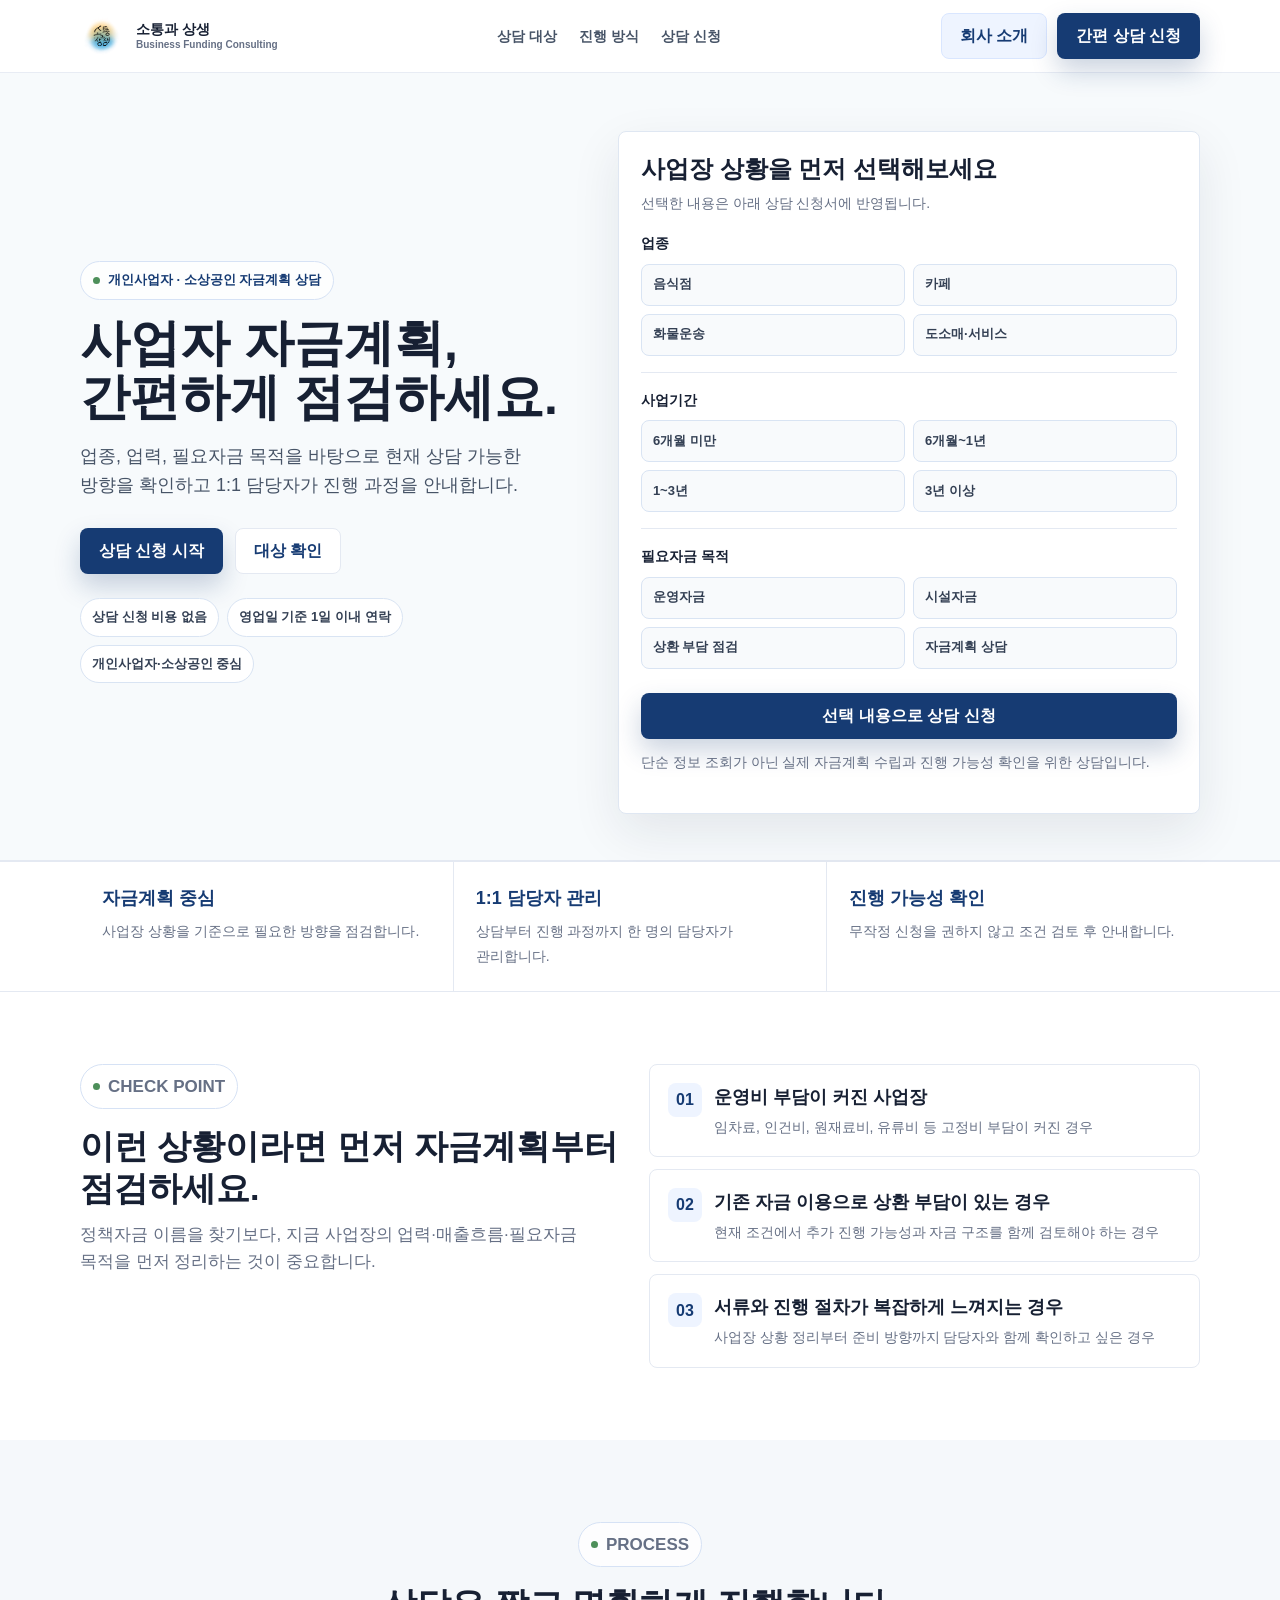
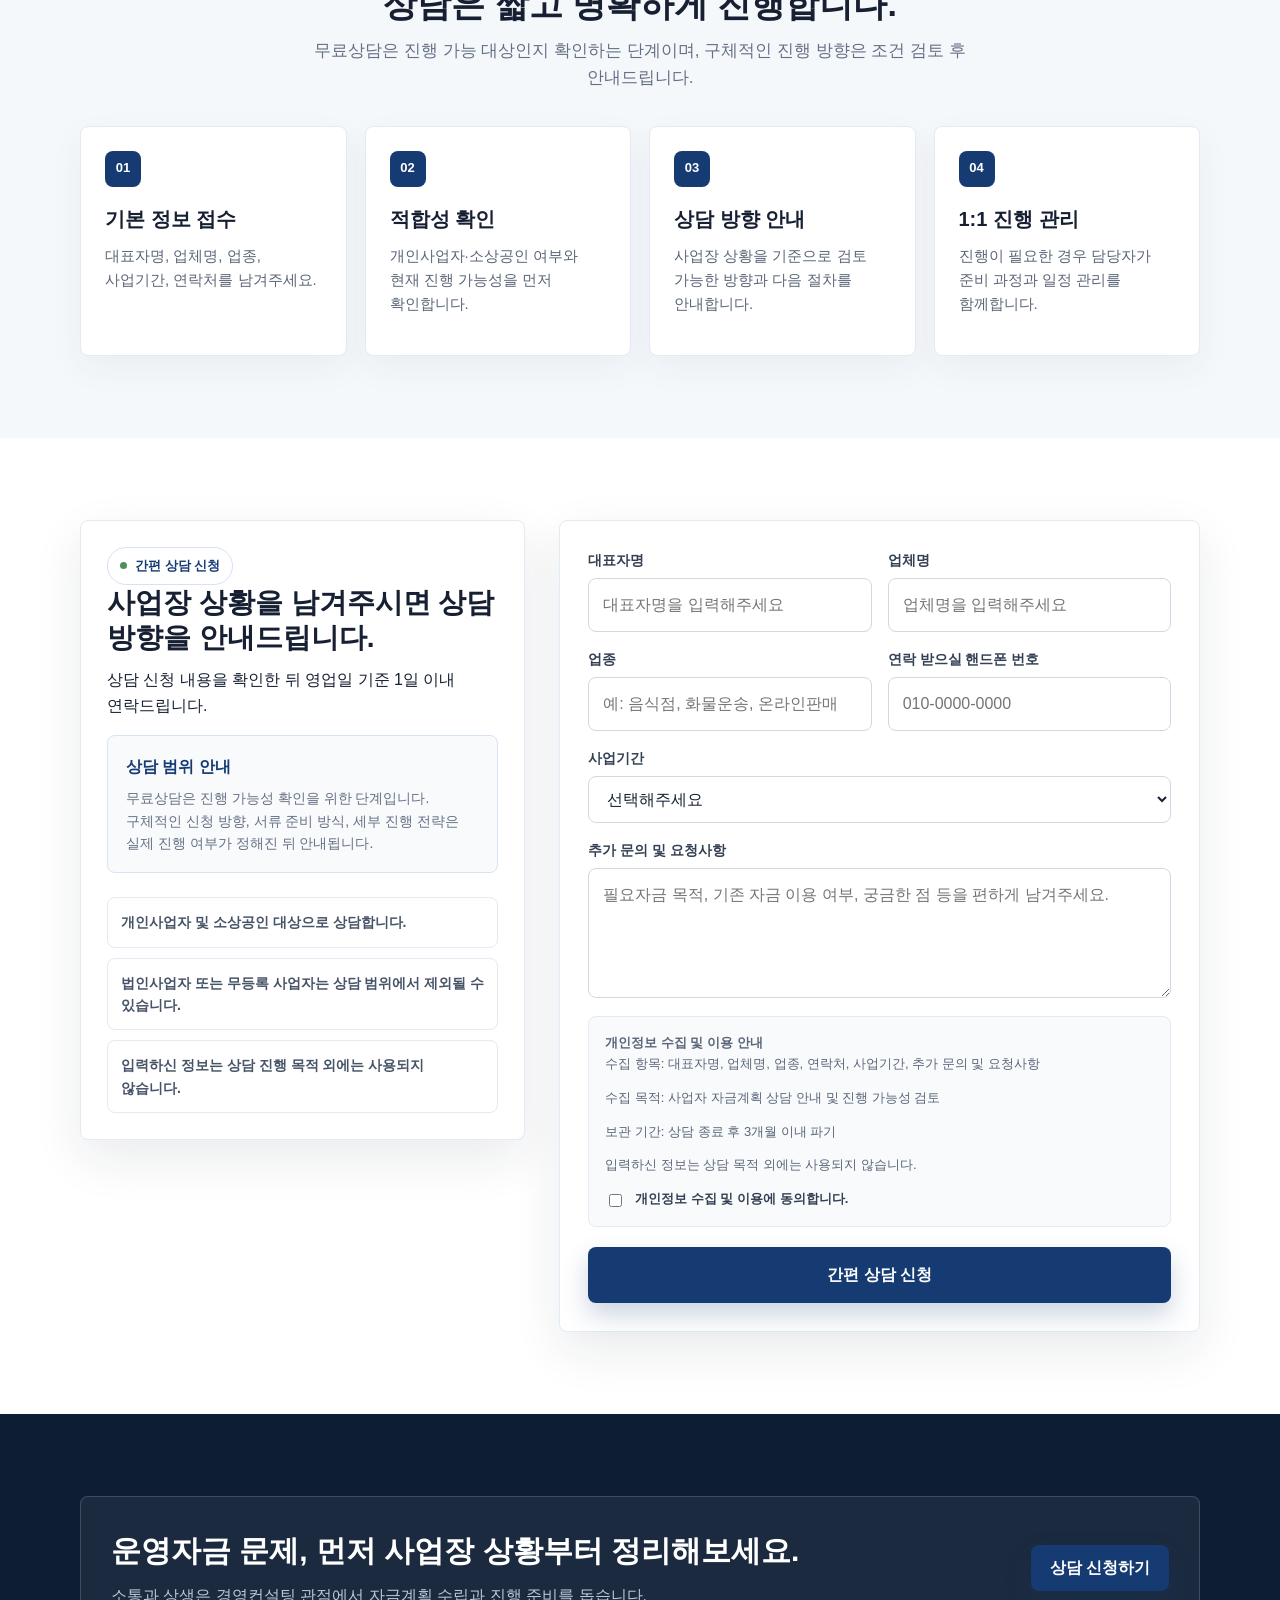
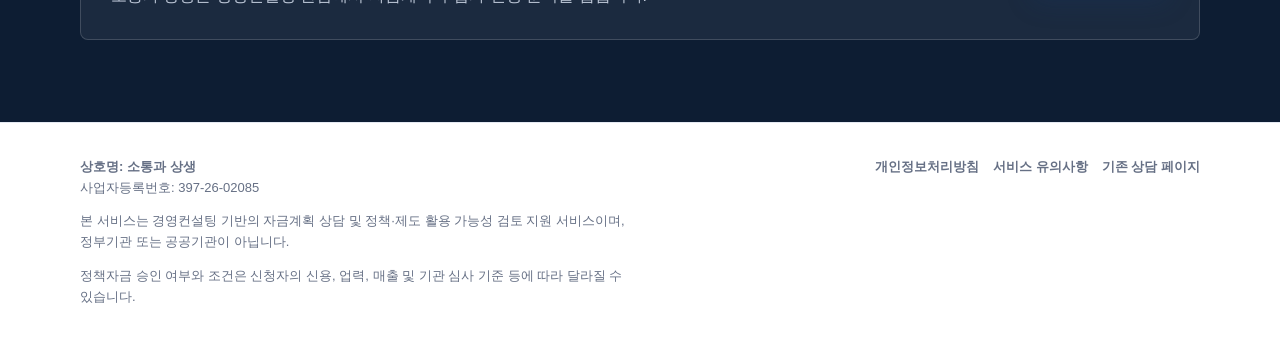
==== policy-funding-v2/index.html @ ff704c17 "Add diagnostic landing page variant" ====
<!doctype html>
<html lang="ko">
  <head>
    <!-- Google Tag Manager -->
    <script>(function(w,d,s,l,i){w[l]=w[l]||[];w[l].push({'gtm.start':
    new Date().getTime(),event:'gtm.js'});var f=d.getElementsByTagName(s)[0],
    j=d.createElement(s),dl=l!='dataLayer'?'&l='+l:'';j.async=true;j.src=
    'https://www.googletagmanager.com/gtm.js?id='+i+dl;f.parentNode.insertBefore(j,f);
    })(window,document,'script','dataLayer','GTM-PVXSDRXH');</script>
    <!-- End Google Tag Manager -->
    <meta charset="utf-8">
    <meta name="viewport" content="width=device-width, initial-scale=1">
    <meta name="robots" content="noindex, follow">
    <title>사업자 자금계획 간편 상담 | 소통과 상생</title>
    <meta name="description" content="개인사업자와 소상공인을 위한 사업장 자금계획 상담. 업종, 업력, 필요자금 목적을 기준으로 진행 가능 방향을 안내드립니다.">
    <link rel="icon" type="image/png" href="../assets/logo.png">
    <link rel="stylesheet" href="../assets/styles.css">
    <script defer src="../assets/site.js"></script>
  </head>
  <body data-variant="general" data-source="v2-diagnostic">
    <!-- Google Tag Manager (noscript) -->
    <noscript><iframe src="https://www.googletagmanager.com/ns.html?id=GTM-PVXSDRXH"
    height="0" width="0" style="display:none;visibility:hidden"></iframe></noscript>
    <!-- End Google Tag Manager (noscript) -->
    <header class="site-header">
      <div class="header-inner">
        <a class="brand" href="../">
          <img class="brand-mark" src="../assets/logo.png" alt="소통과 상생 로고">
          <span class="brand-text">
            <strong>소통과 상생</strong>
            <small>Business Funding Consulting</small>
          </span>
        </a>
        <nav class="nav-links" aria-label="주요 메뉴">
          <a href="#fit">상담 대상</a>
          <a href="#process">진행 방식</a>
          <a href="#consult">상담 신청</a>
        </nav>
        <div class="header-actions">
          <a class="btn btn-secondary" href="../">회사 소개</a>
          <a class="btn btn-primary" href="#consult">간편 상담 신청</a>
        </div>
      </div>
    </header>

    <main>
      <section class="diagnostic-hero">
        <div class="section-inner">
          <div>
            <span class="eyebrow">개인사업자 · 소상공인 자금계획 상담</span>
            <h1 class="diagnostic-title">사업자 자금계획, 간편하게 점검하세요.</h1>
            <p class="diagnostic-copy">업종, 업력, 필요자금 목적을 바탕으로 현재 상담 가능한 방향을 확인하고 1:1 담당자가 진행 과정을 안내합니다.</p>
            <div class="hero-actions">
              <a class="btn btn-primary" href="#consult">상담 신청 시작</a>
              <a class="btn btn-ghost" href="#fit">대상 확인</a>
            </div>
            <div class="diagnostic-proof">
              <span>상담 신청 비용 없음</span>
              <span>영업일 기준 1일 이내 연락</span>
              <span>개인사업자·소상공인 중심</span>
            </div>
          </div>

          <aside class="diagnostic-card" aria-label="사업장 자금계획 간편 점검">
            <h2>사업장 상황을 먼저 선택해보세요</h2>
            <p>선택한 내용은 아래 상담 신청서에 반영됩니다.</p>

            <div class="diagnostic-step">
              <strong>업종</strong>
              <div class="diagnostic-options">
                <button type="button" class="diagnostic-option" data-diagnosis-option data-group="industry" data-target="industry" data-value="음식점">음식점</button>
                <button type="button" class="diagnostic-option" data-diagnosis-option data-group="industry" data-target="industry" data-value="카페">카페</button>
                <button type="button" class="diagnostic-option" data-diagnosis-option data-group="industry" data-target="industry" data-value="화물운송">화물운송</button>
                <button type="button" class="diagnostic-option" data-diagnosis-option data-group="industry" data-target="industry" data-value="도소매·서비스">도소매·서비스</button>
              </div>
            </div>

            <div class="diagnostic-step">
              <strong>사업기간</strong>
              <div class="diagnostic-options">
                <button type="button" class="diagnostic-option" data-diagnosis-option data-group="age" data-target="businessAge" data-value="6개월 미만">6개월 미만</button>
                <button type="button" class="diagnostic-option" data-diagnosis-option data-group="age" data-target="businessAge" data-value="6개월 ~ 1년">6개월~1년</button>
                <button type="button" class="diagnostic-option" data-diagnosis-option data-group="age" data-target="businessAge" data-value="1~3년">1~3년</button>
                <button type="button" class="diagnostic-option" data-diagnosis-option data-group="age" data-target="businessAge" data-value="3년 이상">3년 이상</button>
              </div>
            </div>

            <div class="diagnostic-step">
              <strong>필요자금 목적</strong>
              <div class="diagnostic-options">
                <button type="button" class="diagnostic-option" data-diagnosis-option data-group="purpose" data-target="message" data-label="필요자금 목적" data-value="운영자금">운영자금</button>
                <button type="button" class="diagnostic-option" data-diagnosis-option data-group="purpose" data-target="message" data-label="필요자금 목적" data-value="시설자금">시설자금</button>
                <button type="button" class="diagnostic-option" data-diagnosis-option data-group="purpose" data-target="message" data-label="필요자금 목적" data-value="상환 부담 점검">상환 부담 점검</button>
                <button type="button" class="diagnostic-option" data-diagnosis-option data-group="purpose" data-target="message" data-label="필요자금 목적" data-value="자금계획 상담">자금계획 상담</button>
              </div>
            </div>

            <a class="btn btn-primary" href="#consult">선택 내용으로 상담 신청</a>
            <p class="diagnostic-card-note">단순 정보 조회가 아닌 실제 자금계획 수립과 진행 가능성 확인을 위한 상담입니다.</p>
          </aside>
        </div>
      </section>

      <section class="diagnostic-strip" aria-label="상담 요약">
        <div class="section-inner">
          <div class="strip-item"><strong>자금계획 중심</strong><span>사업장 상황을 기준으로 필요한 방향을 점검합니다.</span></div>
          <div class="strip-item"><strong>1:1 담당자 관리</strong><span>상담부터 진행 과정까지 한 명의 담당자가 관리합니다.</span></div>
          <div class="strip-item"><strong>진행 가능성 확인</strong><span>무작정 신청을 권하지 않고 조건 검토 후 안내합니다.</span></div>
        </div>
      </section>

      <section id="fit" class="diagnostic-section">
        <div class="section-inner">
          <div class="grid-2">
            <div class="section-heading">
              <p class="eyebrow">CHECK POINT</p>
              <h2>이런 상황이라면 먼저 자금계획부터 점검하세요.</h2>
              <p>정책자금 이름을 찾기보다, 지금 사업장의 업력·매출흐름·필요자금 목적을 먼저 정리하는 것이 중요합니다.</p>
            </div>
            <div class="fit-list">
              <article class="fit-item"><span>01</span><div><h3>운영비 부담이 커진 사업장</h3><p>임차료, 인건비, 원재료비, 유류비 등 고정비 부담이 커진 경우</p></div></article>
              <article class="fit-item"><span>02</span><div><h3>기존 자금 이용으로 상환 부담이 있는 경우</h3><p>현재 조건에서 추가 진행 가능성과 자금 구조를 함께 검토해야 하는 경우</p></div></article>
              <article class="fit-item"><span>03</span><div><h3>서류와 진행 절차가 복잡하게 느껴지는 경우</h3><p>사업장 상황 정리부터 준비 방향까지 담당자와 함께 확인하고 싶은 경우</p></div></article>
            </div>
          </div>
        </div>
      </section>

      <section id="process" class="section section-muted">
        <div class="section-inner">
          <div class="section-heading center">
            <p class="eyebrow">PROCESS</p>
            <h2>상담은 짧고 명확하게 진행합니다.</h2>
            <p>무료상담은 진행 가능 대상인지 확인하는 단계이며, 구체적인 진행 방향은 조건 검토 후 안내드립니다.</p>
          </div>
          <div class="grid-4">
            <article class="card"><span class="number">01</span><h3>기본 정보 접수</h3><p>대표자명, 업체명, 업종, 사업기간, 연락처를 남겨주세요.</p></article>
            <article class="card"><span class="number">02</span><h3>적합성 확인</h3><p>개인사업자·소상공인 여부와 현재 진행 가능성을 먼저 확인합니다.</p></article>
            <article class="card"><span class="number">03</span><h3>상담 방향 안내</h3><p>사업장 상황을 기준으로 검토 가능한 방향과 다음 절차를 안내합니다.</p></article>
            <article class="card"><span class="number">04</span><h3>1:1 진행 관리</h3><p>진행이 필요한 경우 담당자가 준비 과정과 일정 관리를 함께합니다.</p></article>
          </div>
        </div>
      </section>

      <section id="consult" class="section">
        <div class="section-inner">
          <div class="form-wrap">
            <aside class="form-aside">
              <span class="eyebrow">간편 상담 신청</span>
              <h2>사업장 상황을 남겨주시면 상담 방향을 안내드립니다.</h2>
              <p>상담 신청 내용을 확인한 뒤 영업일 기준 1일 이내 연락드립니다.</p>
              <div class="diagnostic-form-intro">
                <strong>상담 범위 안내</strong>
                <p>무료상담은 진행 가능성 확인을 위한 단계입니다. 구체적인 신청 방향, 서류 준비 방식, 세부 진행 전략은 실제 진행 여부가 정해진 뒤 안내됩니다.</p>
              </div>
              <div class="call-rules">
                <div>개인사업자 및 소상공인 대상으로 상담합니다.</div>
                <div>법인사업자 또는 무등록 사업자는 상담 범위에서 제외될 수 있습니다.</div>
                <div>입력하신 정보는 상담 진행 목적 외에는 사용되지 않습니다.</div>
              </div>
            </aside>
            <form class="lead-form" data-lead-form>
              <input type="hidden" name="source" value="v2-diagnostic">
              <div class="form-grid">
                <div class="field"><label for="representativeName">대표자명</label><input id="representativeName" name="representativeName" required autocomplete="name" placeholder="대표자명을 입력해주세요"></div>
                <div class="field"><label for="companyName">업체명</label><input id="companyName" name="companyName" required placeholder="업체명을 입력해주세요"></div>
                <div class="field"><label for="industry">업종</label><input id="industry" name="industry" required placeholder="예: 음식점, 화물운송, 온라인판매"></div>
                <div class="field"><label for="phone">연락 받으실 핸드폰 번호</label><input id="phone" name="phone" required inputmode="tel" autocomplete="tel" placeholder="010-0000-0000"></div>
                <div class="field full"><label for="businessAge">사업기간</label><select id="businessAge" name="businessAge" required><option value="">선택해주세요</option><option>6개월 미만</option><option>6개월 ~ 1년</option><option>1~3년</option><option>3년 이상</option></select></div>
                <div class="field full"><label for="message">추가 문의 및 요청사항</label><textarea id="message" name="message" placeholder="필요자금 목적, 기존 자금 이용 여부, 궁금한 점 등을 편하게 남겨주세요."></textarea></div>
              </div>
              <div class="consent-box">
                <strong>개인정보 수집 및 이용 안내</strong>
                <p>수집 항목: 대표자명, 업체명, 업종, 연락처, 사업기간, 추가 문의 및 요청사항</p>
                <p>수집 목적: 사업자 자금계획 상담 안내 및 진행 가능성 검토</p>
                <p>보관 기간: 상담 종료 후 3개월 이내 파기</p>
                <p>입력하신 정보는 상담 목적 외에는 사용되지 않습니다.</p>
                <label class="check-row"><input type="checkbox" name="privacyConsent"> 개인정보 수집 및 이용에 동의합니다.</label>
              </div>
              <p class="form-error" data-form-error></p>
              <div class="form-actions"><button class="btn btn-primary" type="submit">간편 상담 신청</button></div>
            </form>
          </div>
        </div>
      </section>

      <section class="section section-dark">
        <div class="section-inner">
          <div class="cta-band">
            <div>
              <h2>운영자금 문제, 먼저 사업장 상황부터 정리해보세요.</h2>
              <p>소통과 상생은 경영컨설팅 관점에서 자금계획 수립과 진행 준비를 돕습니다.</p>
            </div>
            <a class="btn btn-primary" href="#consult">상담 신청하기</a>
          </div>
        </div>
      </section>
    </main>

    <div class="floating-cta"><a class="btn btn-primary" href="#consult">상담 신청</a></div>
    <footer class="site-footer">
      <div class="footer-inner">
        <div class="footer-grid">
          <div>
            <strong>상호명: 소통과 상생</strong>
            <p>사업자등록번호: 397-26-02085</p>
            <p>본 서비스는 경영컨설팅 기반의 자금계획 상담 및 정책·제도 활용 가능성 검토 지원 서비스이며, 정부기관 또는 공공기관이 아닙니다.</p>
            <p>정책자금 승인 여부와 조건은 신청자의 신용, 업력, 매출 및 기관 심사 기준 등에 따라 달라질 수 있습니다.</p>
          </div>
          <div class="footer-links">
            <a href="../privacy/">개인정보처리방침</a>
            <a href="../terms/">서비스 유의사항</a>
            <a href="../policy-funding/">기존 상담 페이지</a>
          </div>
        </div>
      </div>
    </footer>
  </body>
</html>
---- assets/styles.css ----
:root {
  --ink: #172033;
  --muted: #667085;
  --line: #e4e9f2;
  --soft: #f5f8fb;
  --white: #ffffff;
  --navy: #163b73;
  --navy-dark: #0c2447;
  --green: #4d8f5a;
  --gold: #b9822f;
  --danger: #9b2c2c;
  --shadow: 0 18px 50px rgba(23, 32, 51, 0.09);
  --radius: 8px;
}

* {
  box-sizing: border-box;
}

html {
  scroll-behavior: smooth;
}

body {
  margin: 0;
  color: var(--ink);
  background: var(--white);
  font-family: -apple-system, BlinkMacSystemFont, "Apple SD Gothic Neo", "Noto Sans KR", "Segoe UI", sans-serif;
  line-height: 1.6;
  word-break: keep-all;
}

a {
  color: inherit;
  text-decoration: none;
}

button,
input,
select,
textarea {
  font: inherit;
}

img {
  display: block;
  max-width: 100%;
}

.site-header {
  position: sticky;
  top: 0;
  z-index: 20;
  border-bottom: 1px solid rgba(228, 233, 242, 0.85);
  background: rgba(255, 255, 255, 0.94);
  backdrop-filter: blur(14px);
}

.header-inner,
.section-inner {
  width: min(1120px, calc(100% - 40px));
  margin: 0 auto;
}

.header-inner {
  display: flex;
  align-items: center;
  justify-content: space-between;
  gap: 24px;
  min-height: 72px;
}

.brand {
  display: inline-flex;
  align-items: center;
  gap: 12px;
  min-width: 178px;
}

.brand img {
  width: 156px;
  height: auto;
}

.brand .brand-mark {
  width: 44px;
  height: 44px;
  object-fit: contain;
}

.brand-text {
  display: grid;
  gap: 2px;
  line-height: 1.1;
}

.brand-text strong {
  color: var(--ink);
  font-size: 14px;
  font-weight: 900;
}

.brand-text small {
  color: var(--muted);
  font-size: 10px;
  font-weight: 700;
}

.nav-links {
  display: flex;
  align-items: center;
  gap: 22px;
  color: #475467;
  font-size: 14px;
  font-weight: 700;
}

.nav-links a:hover {
  color: var(--navy);
}

.header-actions {
  display: flex;
  align-items: center;
  gap: 10px;
}

.btn {
  display: inline-flex;
  align-items: center;
  justify-content: center;
  min-height: 46px;
  border: 1px solid transparent;
  border-radius: var(--radius);
  padding: 0 18px;
  cursor: pointer;
  font-weight: 800;
  transition: transform 0.16s ease, box-shadow 0.16s ease, background 0.16s ease;
}

.btn:hover {
  transform: translateY(-1px);
}

.btn-primary {
  color: var(--white);
  background: var(--navy);
  box-shadow: 0 12px 26px rgba(22, 59, 115, 0.22);
}

.btn-primary:hover {
  background: var(--navy-dark);
}

.btn-secondary {
  color: var(--navy);
  background: #eef4ff;
  border-color: #d9e6ff;
}

.btn-ghost {
  color: var(--navy);
  background: var(--white);
  border-color: var(--line);
}

.hero {
  background:
    linear-gradient(120deg, rgba(245, 248, 251, 0.96), rgba(255, 255, 255, 0.82)),
    radial-gradient(circle at 85% 12%, rgba(77, 143, 90, 0.14), transparent 30%),
    radial-gradient(circle at 8% 16%, rgba(22, 59, 115, 0.12), transparent 26%);
  border-bottom: 1px solid var(--line);
}

.hero .section-inner {
  display: grid;
  grid-template-columns: minmax(0, 1.02fr) minmax(320px, 0.98fr);
  gap: 52px;
  align-items: center;
  padding: 78px 0 62px;
}

.eyebrow {
  display: inline-flex;
  align-items: center;
  gap: 8px;
  border: 1px solid #d6e2f5;
  border-radius: 999px;
  background: rgba(255, 255, 255, 0.8);
  color: var(--navy);
  padding: 8px 12px;
  font-size: 13px;
  font-weight: 900;
}

.eyebrow::before {
  content: "";
  width: 7px;
  height: 7px;
  border-radius: 999px;
  background: var(--green);
}

h1,
h2,
h3,
p {
  margin-top: 0;
}

h1 {
  max-width: 680px;
  margin-bottom: 22px;
  font-size: 54px;
  line-height: 1.08;
  letter-spacing: 0;
}

.hero-copy {
  max-width: 650px;
  margin-bottom: 16px;
  color: #475467;
  font-size: 19px;
}

.hero-note {
  max-width: 640px;
  color: #667085;
  font-size: 14px;
}

.hero-actions {
  display: flex;
  flex-wrap: wrap;
  gap: 12px;
  margin-top: 28px;
}

.proof-row {
  display: grid;
  grid-template-columns: repeat(3, minmax(0, 1fr));
  gap: 12px;
  margin-top: 32px;
  max-width: 640px;
}

.proof-item {
  border: 1px solid var(--line);
  border-radius: var(--radius);
  background: rgba(255, 255, 255, 0.82);
  padding: 16px;
}

.proof-item strong {
  display: block;
  color: var(--navy);
  font-size: 24px;
  line-height: 1.1;
}

.proof-item span {
  display: block;
  margin-top: 5px;
  color: var(--muted);
  font-size: 13px;
  font-weight: 700;
}

.visual-panel {
  border: 1px solid rgba(214, 226, 245, 0.9);
  border-radius: 14px;
  background: #ffffff;
  box-shadow: var(--shadow);
  overflow: hidden;
}

.panel-top {
  display: flex;
  align-items: center;
  justify-content: space-between;
  gap: 16px;
  padding: 20px 22px;
  background: #f8fafc;
  border-bottom: 1px solid var(--line);
}

.status-pill {
  border-radius: 999px;
  background: #eaf5ed;
  color: #24613a;
  padding: 6px 10px;
  font-size: 12px;
  font-weight: 900;
}

.panel-body {
  padding: 22px;
}

.funding-card {
  display: grid;
  gap: 14px;
}

.mini-row {
  display: grid;
  grid-template-columns: 112px 1fr;
  gap: 14px;
  align-items: center;
  border: 1px solid #edf1f6;
  border-radius: var(--radius);
  padding: 14px;
}

.mini-label {
  color: var(--muted);
  font-size: 13px;
  font-weight: 800;
}

.diagnostic-hero {
  border-bottom: 1px solid var(--line);
  background: #f7fafc;
}

.diagnostic-hero .section-inner {
  display: grid;
  grid-template-columns: minmax(0, 0.92fr) minmax(340px, 1.08fr);
  gap: 42px;
  align-items: center;
  padding: 58px 0 46px;
}

.diagnostic-title {
  margin: 16px 0 18px;
  font-size: 50px;
  line-height: 1.08;
}

.diagnostic-copy {
  max-width: 620px;
  color: #475467;
  font-size: 18px;
}

.diagnostic-proof {
  display: flex;
  flex-wrap: wrap;
  gap: 8px;
  margin-top: 24px;
}

.diagnostic-proof span {
  border: 1px solid #d9e4f3;
  border-radius: 999px;
  background: #ffffff;
  color: #344054;
  padding: 8px 11px;
  font-size: 13px;
  font-weight: 900;
}

.diagnostic-card {
  border: 1px solid #dfe7f2;
  border-radius: var(--radius);
  background: #ffffff;
  padding: 22px;
  box-shadow: var(--shadow);
}

.diagnostic-card h2 {
  margin-bottom: 8px;
  font-size: 24px;
  line-height: 1.25;
}

.diagnostic-card > p {
  margin-bottom: 18px;
  color: var(--muted);
  font-size: 14px;
}

.diagnostic-step {
  display: grid;
  gap: 9px;
  padding: 16px 0;
  border-top: 1px solid var(--line);
}

.diagnostic-step:first-of-type {
  border-top: 0;
  padding-top: 0;
}

.diagnostic-step strong {
  font-size: 14px;
}

.diagnostic-options {
  display: grid;
  grid-template-columns: repeat(2, minmax(0, 1fr));
  gap: 8px;
}

.diagnostic-option {
  min-height: 42px;
  border: 1px solid #d9e4f3;
  border-radius: var(--radius);
  background: #f8fafc;
  color: #344054;
  padding: 0 11px;
  cursor: pointer;
  font-size: 13px;
  font-weight: 900;
  text-align: left;
}

.diagnostic-option:hover,
.diagnostic-option.is-selected {
  border-color: #9fbbe7;
  background: #eef4ff;
  color: var(--navy);
}

.diagnostic-card .btn {
  width: 100%;
  margin-top: 8px;
}

.diagnostic-card-note {
  margin: 12px 0 0;
  color: #667085;
  font-size: 12px;
}

.diagnostic-strip {
  border-top: 1px solid var(--line);
  border-bottom: 1px solid var(--line);
  background: #ffffff;
}

.diagnostic-strip .section-inner {
  display: grid;
  grid-template-columns: repeat(3, minmax(0, 1fr));
  gap: 1px;
  background: var(--line);
}

.strip-item {
  background: #ffffff;
  padding: 22px;
}

.strip-item strong {
  display: block;
  margin-bottom: 5px;
  color: var(--navy);
  font-size: 18px;
}

.strip-item span {
  color: var(--muted);
  font-size: 14px;
}

.diagnostic-section {
  padding: 72px 0;
}

.fit-list {
  display: grid;
  gap: 12px;
}

.fit-item {
  display: grid;
  grid-template-columns: 34px 1fr;
  gap: 12px;
  align-items: start;
  border: 1px solid var(--line);
  border-radius: var(--radius);
  background: #ffffff;
  padding: 18px;
}

.fit-item span {
  display: inline-flex;
  align-items: center;
  justify-content: center;
  width: 34px;
  height: 34px;
  border-radius: var(--radius);
  background: #eef4ff;
  color: var(--navy);
  font-weight: 900;
}

.fit-item h3 {
  margin-bottom: 4px;
  font-size: 18px;
}

.fit-item p {
  margin: 0;
  color: var(--muted);
  font-size: 14px;
}

.diagnostic-form-intro {
  border: 1px solid #d9e4f3;
  border-radius: var(--radius);
  background: #f8fafc;
  padding: 18px;
}

.diagnostic-form-intro strong {
  display: block;
  margin-bottom: 8px;
  color: var(--navy);
}

.diagnostic-form-intro p {
  margin-bottom: 0;
  color: var(--muted);
  font-size: 14px;
}

.progress {
  height: 10px;
  border-radius: 999px;
  background: #e8eef7;
  overflow: hidden;
}

.progress span {
  display: block;
  height: 100%;
  border-radius: inherit;
  background: linear-gradient(90deg, var(--navy), var(--green));
}

.section {
  padding: 82px 0;
}

.section-muted {
  background: var(--soft);
}

.section-dark {
  color: var(--white);
  background: #0d1d33;
}

.section-heading {
  max-width: 760px;
  margin-bottom: 34px;
}

.section-heading.center {
  margin-right: auto;
  margin-left: auto;
  text-align: center;
}

.section-heading h2 {
  margin-bottom: 12px;
  font-size: 34px;
  line-height: 1.22;
}

.section-heading p {
  color: var(--muted);
  font-size: 17px;
}

.section-dark .section-heading p {
  color: #bdc7d7;
}

.grid-3,
.grid-4,
.grid-2 {
  display: grid;
  gap: 18px;
}

.grid-3 {
  grid-template-columns: repeat(3, minmax(0, 1fr));
}

.grid-4 {
  grid-template-columns: repeat(4, minmax(0, 1fr));
}

.grid-2 {
  grid-template-columns: repeat(2, minmax(0, 1fr));
}

.card {
  border: 1px solid var(--line);
  border-radius: var(--radius);
  background: var(--white);
  padding: 24px;
}

.section-muted .card {
  box-shadow: 0 12px 34px rgba(23, 32, 51, 0.05);
}

.card h3 {
  margin-bottom: 9px;
  font-size: 20px;
}

.card p,
.card li {
  color: #5b6678;
  font-size: 15px;
}

.card ul {
  margin: 14px 0 0;
  padding-left: 18px;
}

.number {
  display: inline-flex;
  align-items: center;
  justify-content: center;
  width: 36px;
  height: 36px;
  margin-bottom: 16px;
  border-radius: var(--radius);
  color: var(--white);
  background: var(--navy);
  font-size: 13px;
  font-weight: 900;
}

.case-meta {
  display: inline-flex;
  margin-bottom: 12px;
  border-radius: 999px;
  background: #eef4ff;
  color: var(--navy);
  padding: 5px 10px;
  font-size: 12px;
  font-weight: 900;
}

.warning {
  border-left: 4px solid var(--gold);
  background: #fff8ec;
  padding: 18px 20px;
  color: #65410b;
}

.form-wrap {
  display: grid;
  grid-template-columns: minmax(0, 0.82fr) minmax(320px, 1.18fr);
  gap: 34px;
  align-items: start;
}

.form-aside {
  border: 1px solid var(--line);
  border-radius: var(--radius);
  background: var(--white);
  padding: 26px;
  box-shadow: var(--shadow);
}

.form-aside h2 {
  margin-bottom: 12px;
  font-size: 28px;
  line-height: 1.25;
}

.call-rules {
  display: grid;
  gap: 10px;
  margin-top: 24px;
}

.call-rules div {
  border: 1px solid var(--line);
  border-radius: var(--radius);
  padding: 13px;
  color: #475467;
  font-size: 14px;
  font-weight: 700;
}

.lead-form {
  border: 1px solid var(--line);
  border-radius: var(--radius);
  background: var(--white);
  padding: 28px;
  box-shadow: var(--shadow);
}

.form-grid {
  display: grid;
  grid-template-columns: repeat(2, minmax(0, 1fr));
  gap: 16px;
}

.field {
  display: grid;
  gap: 7px;
}

.field.full {
  grid-column: 1 / -1;
}

.field label {
  color: #344054;
  font-size: 14px;
  font-weight: 900;
}

.field input,
.field select,
.field textarea {
  width: 100%;
  border: 1px solid #d0d8e4;
  border-radius: var(--radius);
  background: #ffffff;
  padding: 13px 14px;
  color: var(--ink);
  outline: none;
}

.field textarea {
  min-height: 130px;
  resize: vertical;
}

.field input:focus,
.field select:focus,
.field textarea:focus {
  border-color: var(--navy);
  box-shadow: 0 0 0 4px rgba(22, 59, 115, 0.1);
}

.consent-box {
  margin-top: 18px;
  border: 1px solid var(--line);
  border-radius: var(--radius);
  background: #f8fafc;
  padding: 16px;
  color: #5b6678;
  font-size: 13px;
}

.check-row {
  display: flex;
  align-items: flex-start;
  gap: 10px;
  margin-top: 12px;
  font-weight: 800;
  color: #344054;
}

.check-row input {
  margin-top: 5px;
}

.form-error {
  display: none;
  margin-top: 14px;
  color: var(--danger);
  font-size: 14px;
  font-weight: 800;
}

.form-error.show {
  display: block;
}

.form-actions {
  margin-top: 20px;
}

.form-actions .btn {
  width: 100%;
  min-height: 56px;
}

.faq {
  display: grid;
  gap: 12px;
}

.faq details {
  border: 1px solid var(--line);
  border-radius: var(--radius);
  background: var(--white);
  padding: 18px 20px;
}

.faq summary {
  cursor: pointer;
  font-weight: 900;
}

.faq p {
  margin: 12px 0 0;
  color: var(--muted);
}

.cta-band {
  display: flex;
  align-items: center;
  justify-content: space-between;
  gap: 24px;
  border: 1px solid rgba(255, 255, 255, 0.16);
  border-radius: var(--radius);
  padding: 30px;
  background: rgba(255, 255, 255, 0.06);
}

.cta-band h2 {
  margin-bottom: 8px;
  font-size: 30px;
}

.cta-band p {
  margin: 0;
  color: #bdc7d7;
}

.site-footer {
  border-top: 1px solid var(--line);
  background: #ffffff;
  padding: 34px 0;
}

.footer-inner {
  width: min(1120px, calc(100% - 40px));
  margin: 0 auto;
  color: #667085;
  font-size: 13px;
}

.footer-grid {
  display: grid;
  grid-template-columns: 1.2fr 1fr;
  gap: 24px;
  align-items: start;
}

.footer-links {
  display: flex;
  flex-wrap: wrap;
  justify-content: flex-end;
  gap: 14px;
  font-weight: 800;
}

.simple-page {
  padding: 74px 0;
}

.simple-page article {
  max-width: 850px;
}

.simple-page h1 {
  font-size: 40px;
}

.simple-page h2 {
  margin-top: 34px;
  font-size: 24px;
}

.simple-page p,
.simple-page li {
  color: #5b6678;
}

.floating-cta {
  display: none;
}

body[data-source="v2-diagnostic"] .floating-cta {
  display: none;
}

@media (max-width: 880px) {
  .nav-links {
    display: none;
  }

  .hero .section-inner,
  .diagnostic-hero .section-inner,
  .form-wrap,
  .footer-grid {
    grid-template-columns: 1fr;
  }

  h1 {
    font-size: 42px;
  }

  .grid-4,
  .grid-3,
  .grid-2 {
    grid-template-columns: 1fr;
  }

  .proof-row {
    grid-template-columns: 1fr;
  }

  .diagnostic-strip .section-inner {
    grid-template-columns: 1fr;
  }

  .cta-band {
    align-items: flex-start;
    flex-direction: column;
  }

  .footer-links {
    justify-content: flex-start;
  }
}

@media (max-width: 640px) {
  .header-inner,
  .section-inner,
  .footer-inner {
    width: min(100% - 28px, 1120px);
  }

  .brand img {
    width: 132px;
  }

  .brand .brand-mark {
    width: 40px;
    height: 40px;
  }

  .brand-text strong {
    font-size: 13px;
  }

  .brand-text small {
    font-size: 9px;
  }

  .header-actions .btn-secondary {
    display: none;
  }

  .hero .section-inner {
    padding: 52px 0 44px;
  }

  .diagnostic-hero .section-inner {
    padding: 44px 0 38px;
  }

  h1 {
    font-size: 34px;
  }

  .diagnostic-title {
    font-size: 34px;
  }

  .hero-copy {
    font-size: 17px;
  }

  .section {
    padding: 62px 0;
  }

  .section-heading h2,
  .form-aside h2,
  .cta-band h2 {
    font-size: 27px;
  }

  .form-grid {
    grid-template-columns: 1fr;
  }

  .diagnostic-options {
    grid-template-columns: 1fr;
  }

  .lead-form,
  .form-aside,
  .card {
    padding: 20px;
  }

  .floating-cta {
    position: fixed;
    right: 14px;
    bottom: 14px;
    left: 14px;
    z-index: 25;
    display: block;
  }

  .floating-cta .btn {
    width: 100%;
    min-height: 54px;
  }
}
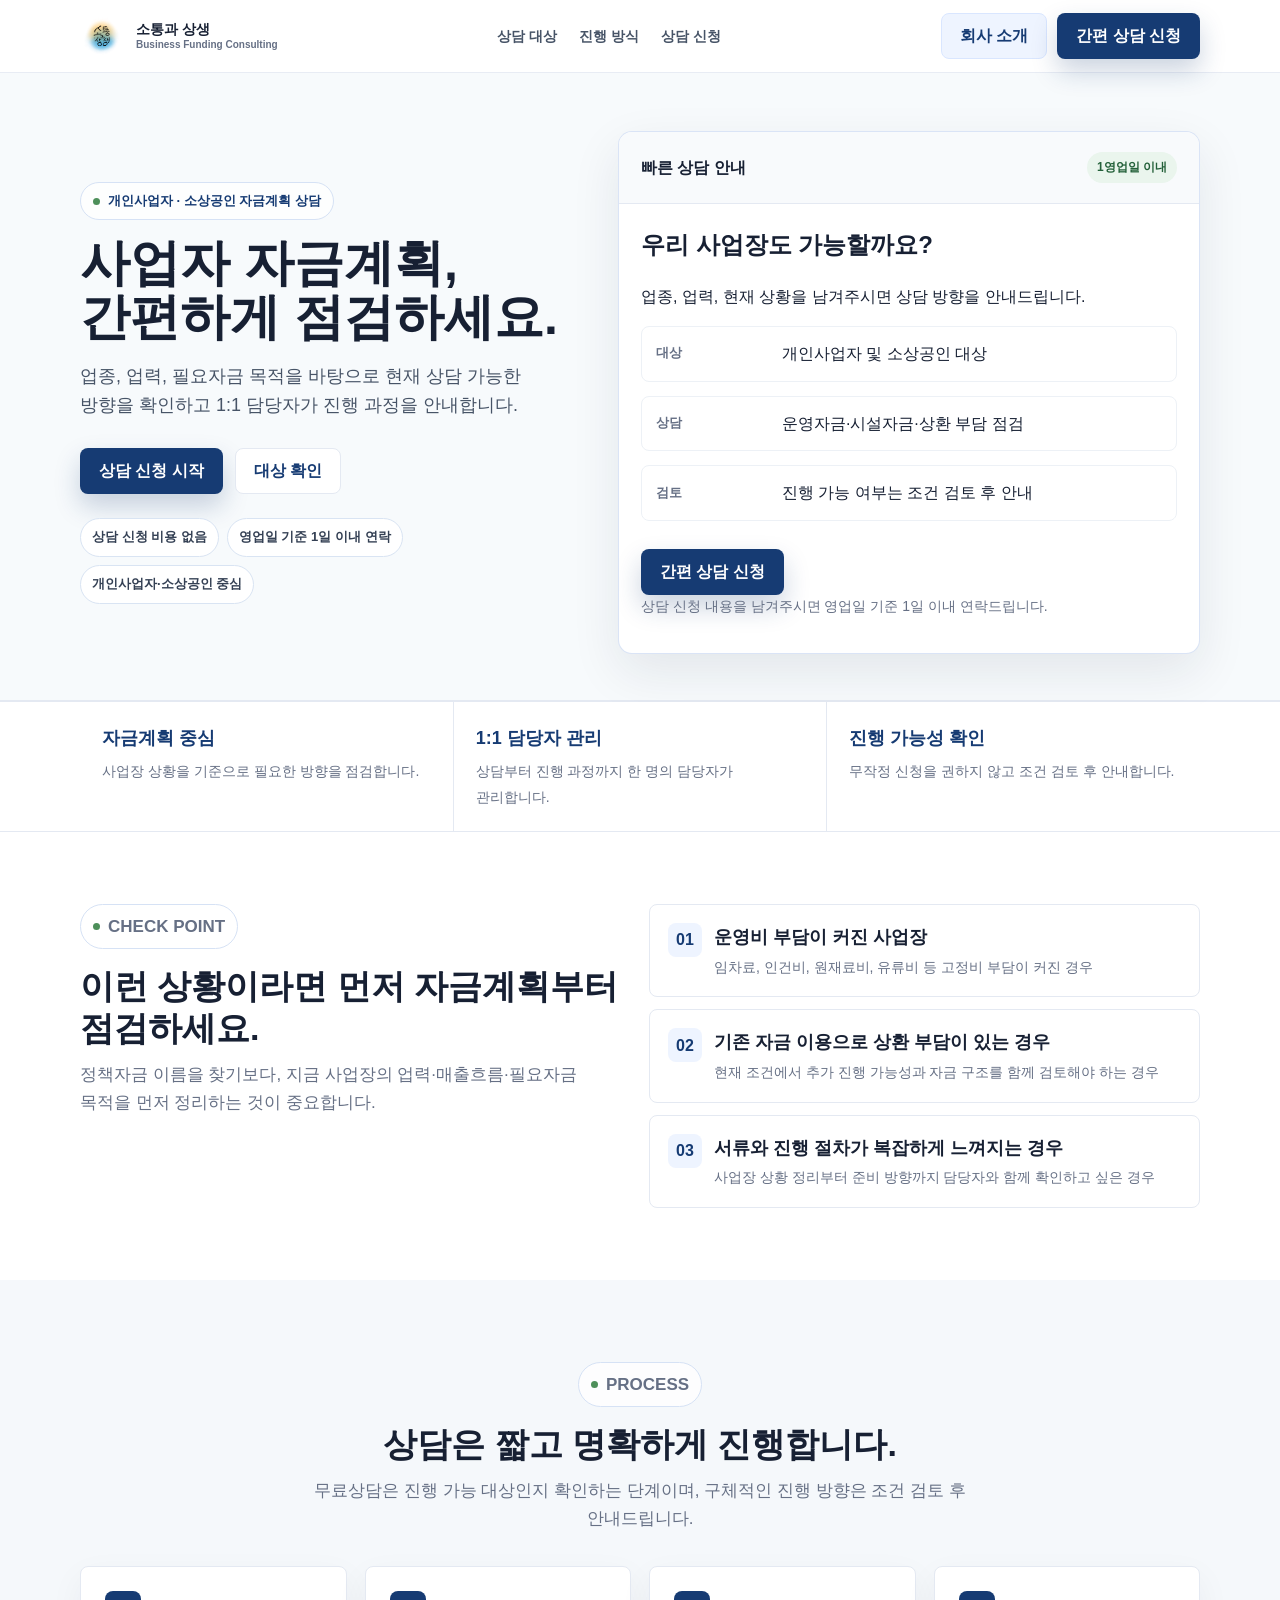
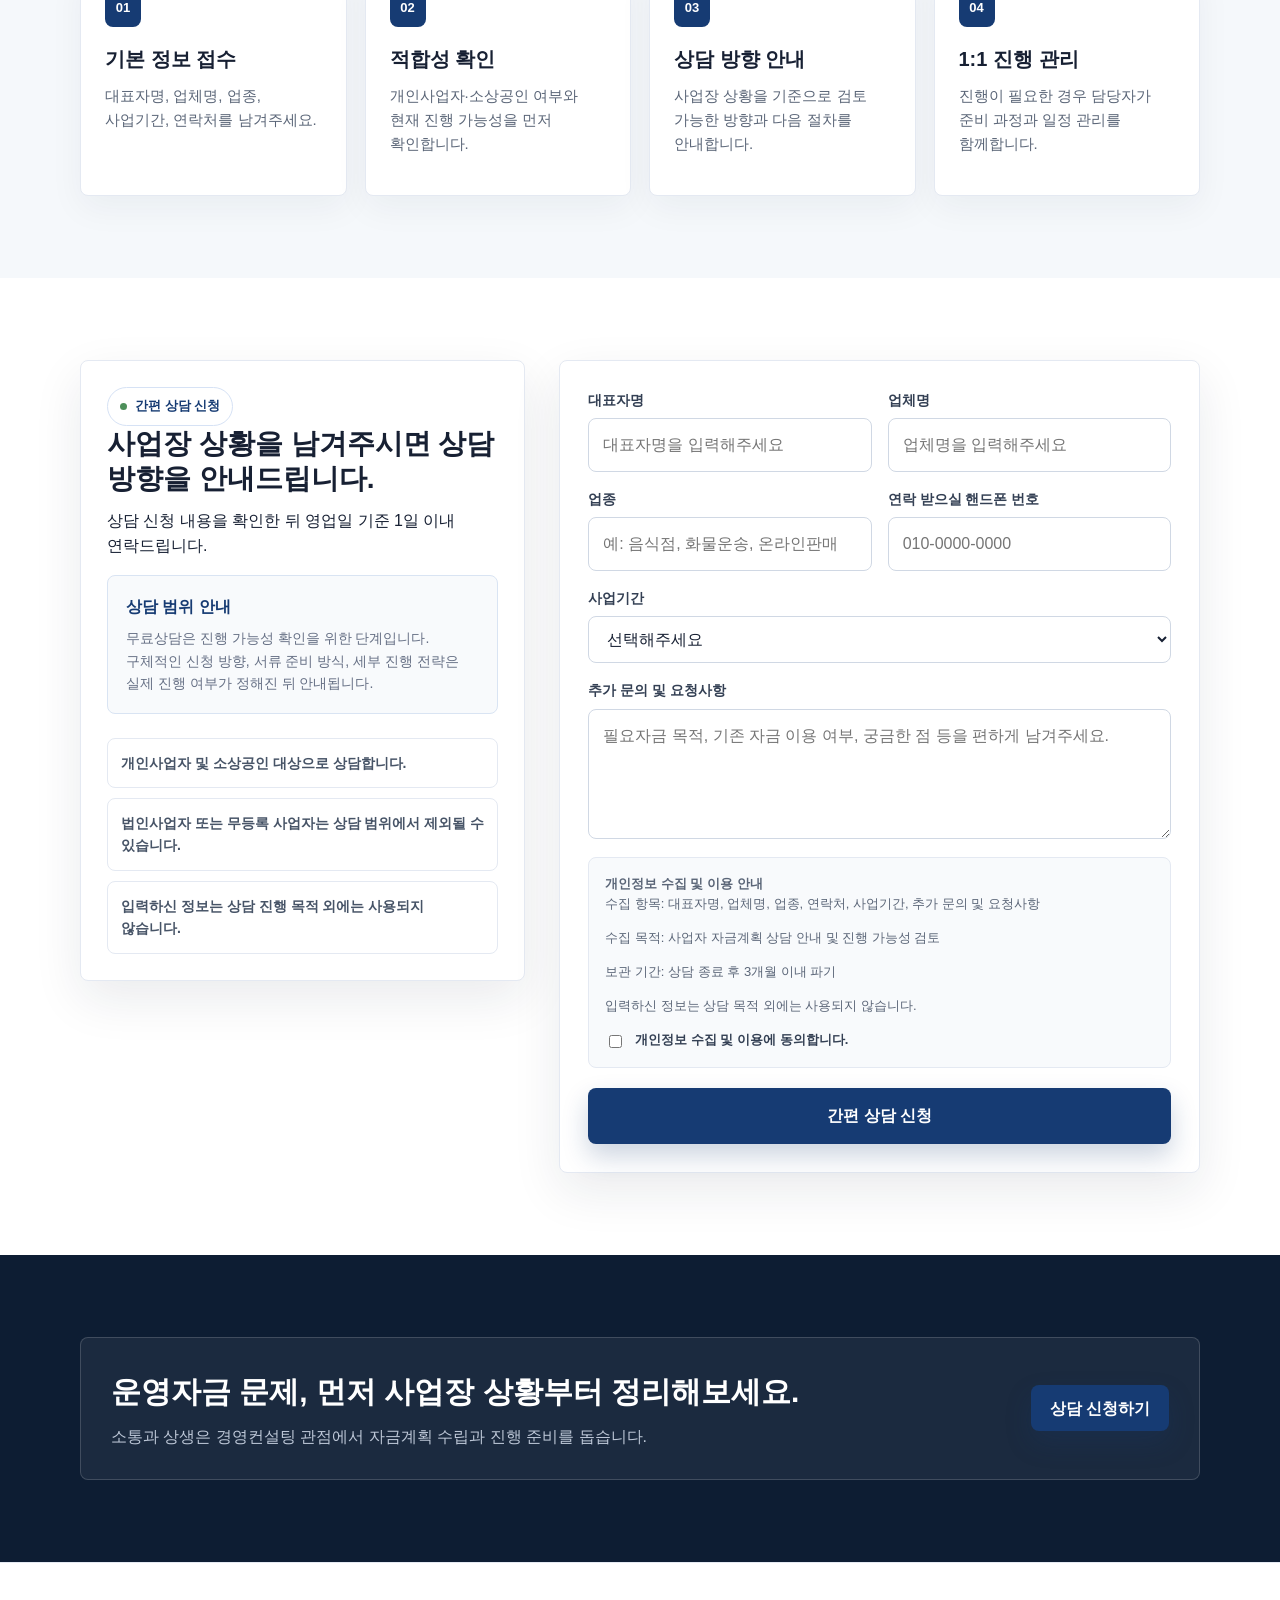
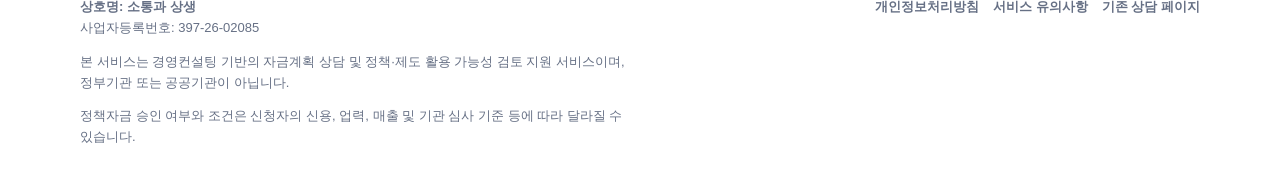
==== commit 38b9b1ed: "Simplify v2 landing hero card" ====
--- a/policy-funding-v2/index.html
+++ b/policy-funding-v2/index.html
@@ -61,42 +61,24 @@
             </div>
           </div>
 
-          <aside class="diagnostic-card" aria-label="사업장 자금계획 간편 점검">
-            <h2>사업장 상황을 먼저 선택해보세요</h2>
-            <p>선택한 내용은 아래 상담 신청서에 반영됩니다.</p>
-
-            <div class="diagnostic-step">
-              <strong>업종</strong>
-              <div class="diagnostic-options">
-                <button type="button" class="diagnostic-option" data-diagnosis-option data-group="industry" data-target="industry" data-value="음식점">음식점</button>
-                <button type="button" class="diagnostic-option" data-diagnosis-option data-group="industry" data-target="industry" data-value="카페">카페</button>
-                <button type="button" class="diagnostic-option" data-diagnosis-option data-group="industry" data-target="industry" data-value="화물운송">화물운송</button>
-                <button type="button" class="diagnostic-option" data-diagnosis-option data-group="industry" data-target="industry" data-value="도소매·서비스">도소매·서비스</button>
-              </div>
-            </div>
-
-            <div class="diagnostic-step">
-              <strong>사업기간</strong>
-              <div class="diagnostic-options">
-                <button type="button" class="diagnostic-option" data-diagnosis-option data-group="age" data-target="businessAge" data-value="6개월 미만">6개월 미만</button>
-                <button type="button" class="diagnostic-option" data-diagnosis-option data-group="age" data-target="businessAge" data-value="6개월 ~ 1년">6개월~1년</button>
-                <button type="button" class="diagnostic-option" data-diagnosis-option data-group="age" data-target="businessAge" data-value="1~3년">1~3년</button>
-                <button type="button" class="diagnostic-option" data-diagnosis-option data-group="age" data-target="businessAge" data-value="3년 이상">3년 이상</button>
-              </div>
-            </div>
-
-            <div class="diagnostic-step">
-              <strong>필요자금 목적</strong>
-              <div class="diagnostic-options">
-                <button type="button" class="diagnostic-option" data-diagnosis-option data-group="purpose" data-target="message" data-label="필요자금 목적" data-value="운영자금">운영자금</button>
-                <button type="button" class="diagnostic-option" data-diagnosis-option data-group="purpose" data-target="message" data-label="필요자금 목적" data-value="시설자금">시설자금</button>
-                <button type="button" class="diagnostic-option" data-diagnosis-option data-group="purpose" data-target="message" data-label="필요자금 목적" data-value="상환 부담 점검">상환 부담 점검</button>
-                <button type="button" class="diagnostic-option" data-diagnosis-option data-group="purpose" data-target="message" data-label="필요자금 목적" data-value="자금계획 상담">자금계획 상담</button>
-              </div>
-            </div>
-
-            <a class="btn btn-primary" href="#consult">선택 내용으로 상담 신청</a>
-            <p class="diagnostic-card-note">단순 정보 조회가 아닌 실제 자금계획 수립과 진행 가능성 확인을 위한 상담입니다.</p>
+          <aside class="visual-panel" aria-label="빠른 상담 안내">
+            <div class="panel-top">
+              <strong>빠른 상담 안내</strong>
+              <span class="status-pill">1영업일 이내</span>
+            </div>
+            <div class="panel-body">
+              <h2>우리 사업장도 가능할까요?</h2>
+              <p>업종, 업력, 현재 상황을 남겨주시면 상담 방향을 안내드립니다.</p>
+              <div class="funding-card">
+                <div class="mini-row"><span class="mini-label">대상</span><div>개인사업자 및 소상공인 대상</div></div>
+                <div class="mini-row"><span class="mini-label">상담</span><div>운영자금·시설자금·상환 부담 점검</div></div>
+                <div class="mini-row"><span class="mini-label">검토</span><div>진행 가능 여부는 조건 검토 후 안내</div></div>
+              </div>
+              <div class="hero-actions">
+                <a class="btn btn-primary" href="#consult">간편 상담 신청</a>
+              </div>
+              <p class="hero-note">상담 신청 내용을 남겨주시면 영업일 기준 1일 이내 연락드립니다.</p>
+            </div>
           </aside>
         </div>
       </section>
--- a/assets/styles.css
+++ b/assets/styles.css
@@ -360,79 +360,6 @@
   font-weight: 900;
 }
 
-.diagnostic-card {
-  border: 1px solid #dfe7f2;
-  border-radius: var(--radius);
-  background: #ffffff;
-  padding: 22px;
-  box-shadow: var(--shadow);
-}
-
-.diagnostic-card h2 {
-  margin-bottom: 8px;
-  font-size: 24px;
-  line-height: 1.25;
-}
-
-.diagnostic-card > p {
-  margin-bottom: 18px;
-  color: var(--muted);
-  font-size: 14px;
-}
-
-.diagnostic-step {
-  display: grid;
-  gap: 9px;
-  padding: 16px 0;
-  border-top: 1px solid var(--line);
-}
-
-.diagnostic-step:first-of-type {
-  border-top: 0;
-  padding-top: 0;
-}
-
-.diagnostic-step strong {
-  font-size: 14px;
-}
-
-.diagnostic-options {
-  display: grid;
-  grid-template-columns: repeat(2, minmax(0, 1fr));
-  gap: 8px;
-}
-
-.diagnostic-option {
-  min-height: 42px;
-  border: 1px solid #d9e4f3;
-  border-radius: var(--radius);
-  background: #f8fafc;
-  color: #344054;
-  padding: 0 11px;
-  cursor: pointer;
-  font-size: 13px;
-  font-weight: 900;
-  text-align: left;
-}
-
-.diagnostic-option:hover,
-.diagnostic-option.is-selected {
-  border-color: #9fbbe7;
-  background: #eef4ff;
-  color: var(--navy);
-}
-
-.diagnostic-card .btn {
-  width: 100%;
-  margin-top: 8px;
-}
-
-.diagnostic-card-note {
-  margin: 12px 0 0;
-  color: #667085;
-  font-size: 12px;
-}
-
 .diagnostic-strip {
   border-top: 1px solid var(--line);
   border-bottom: 1px solid var(--line);
@@ -937,6 +864,15 @@
     width: min(100% - 28px, 1120px);
   }
 
+  .header-inner {
+    gap: 10px;
+  }
+
+  .brand {
+    min-width: 0;
+    gap: 8px;
+  }
+
   .brand img {
     width: 132px;
   }
@@ -958,6 +894,13 @@
     display: none;
   }
 
+  .header-actions .btn-primary {
+    min-height: 46px;
+    padding: 0 12px;
+    font-size: 13px;
+    white-space: nowrap;
+  }
+
   .hero .section-inner {
     padding: 52px 0 44px;
   }
@@ -976,6 +919,23 @@
 
   .hero-copy {
     font-size: 17px;
+  }
+
+  .diagnostic-copy,
+  .eyebrow,
+  .diagnostic-proof span,
+  .mini-row div {
+    overflow-wrap: anywhere;
+  }
+
+  .visual-panel,
+  .panel-body,
+  .panel-top {
+    min-width: 0;
+  }
+
+  .mini-row {
+    grid-template-columns: 64px minmax(0, 1fr);
   }
 
   .section {
@@ -989,10 +949,6 @@
   }
 
   .form-grid {
-    grid-template-columns: 1fr;
-  }
-
-  .diagnostic-options {
     grid-template-columns: 1fr;
   }
 
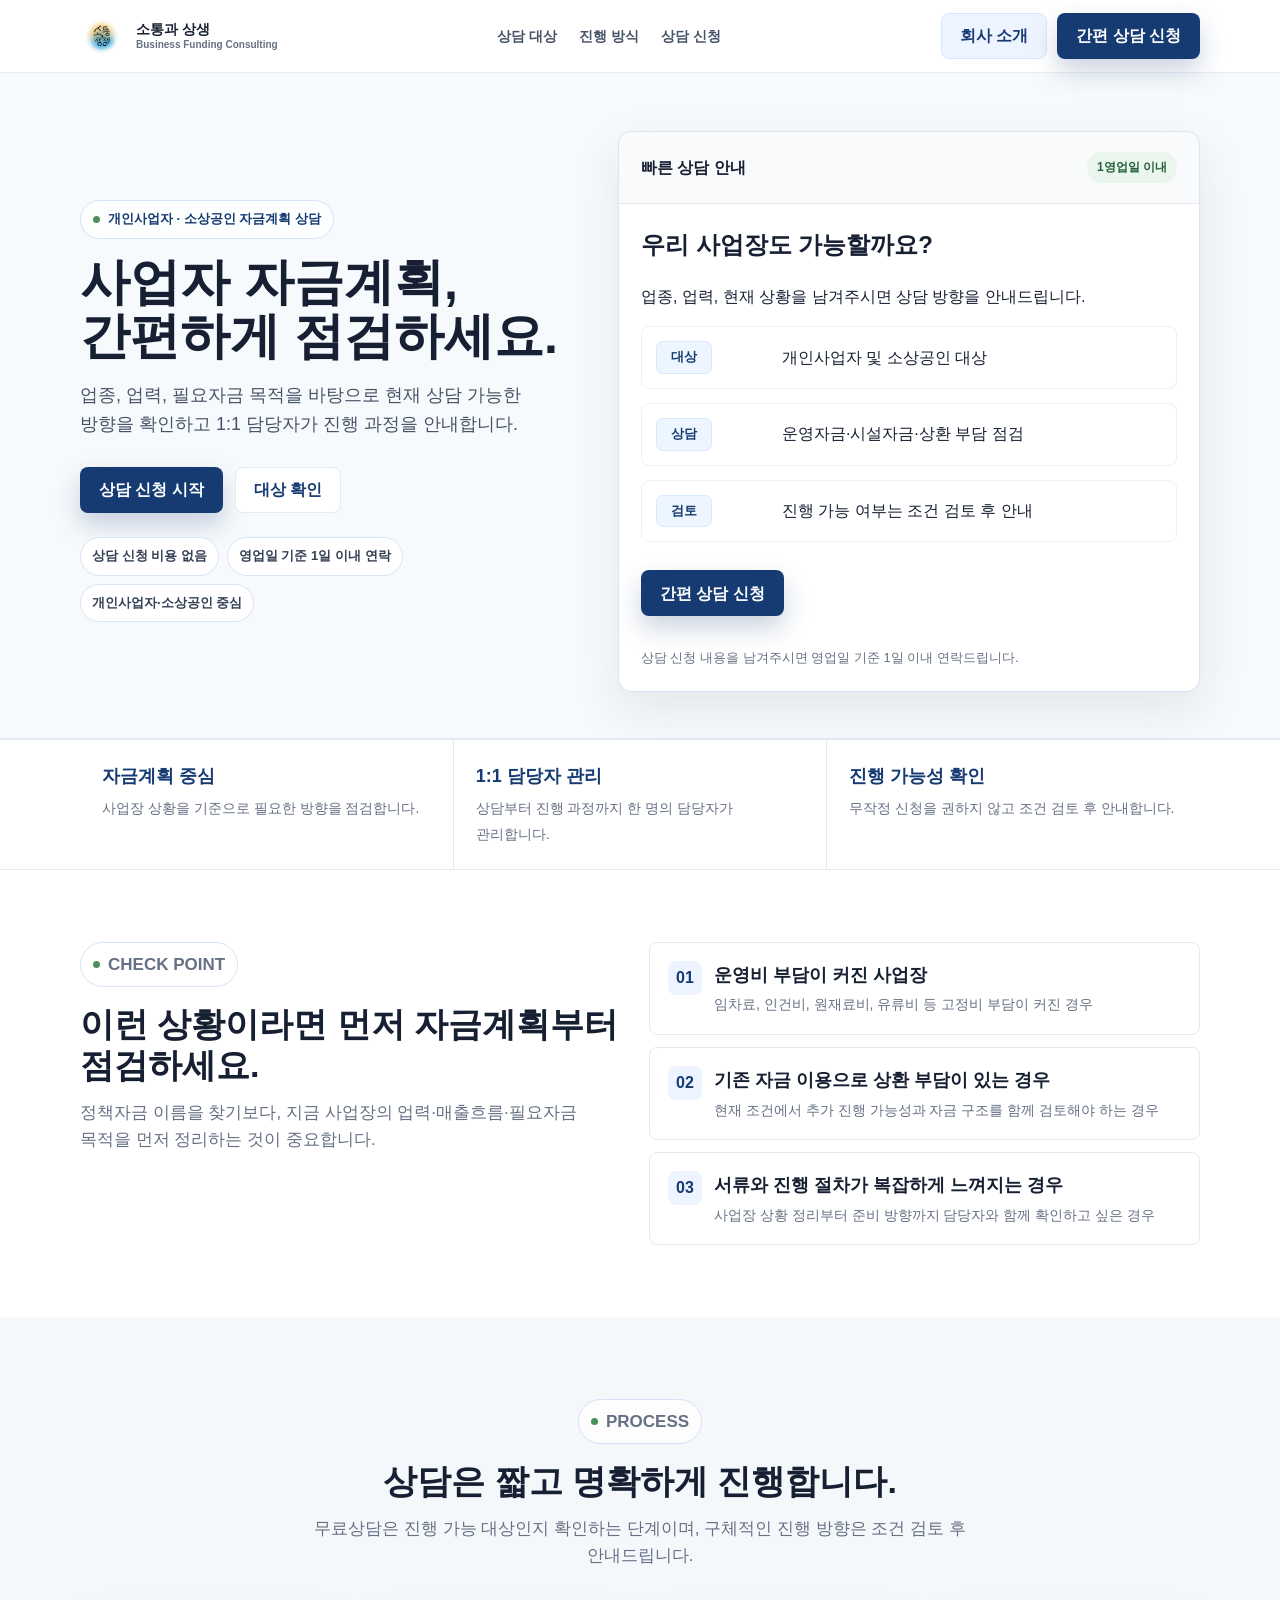
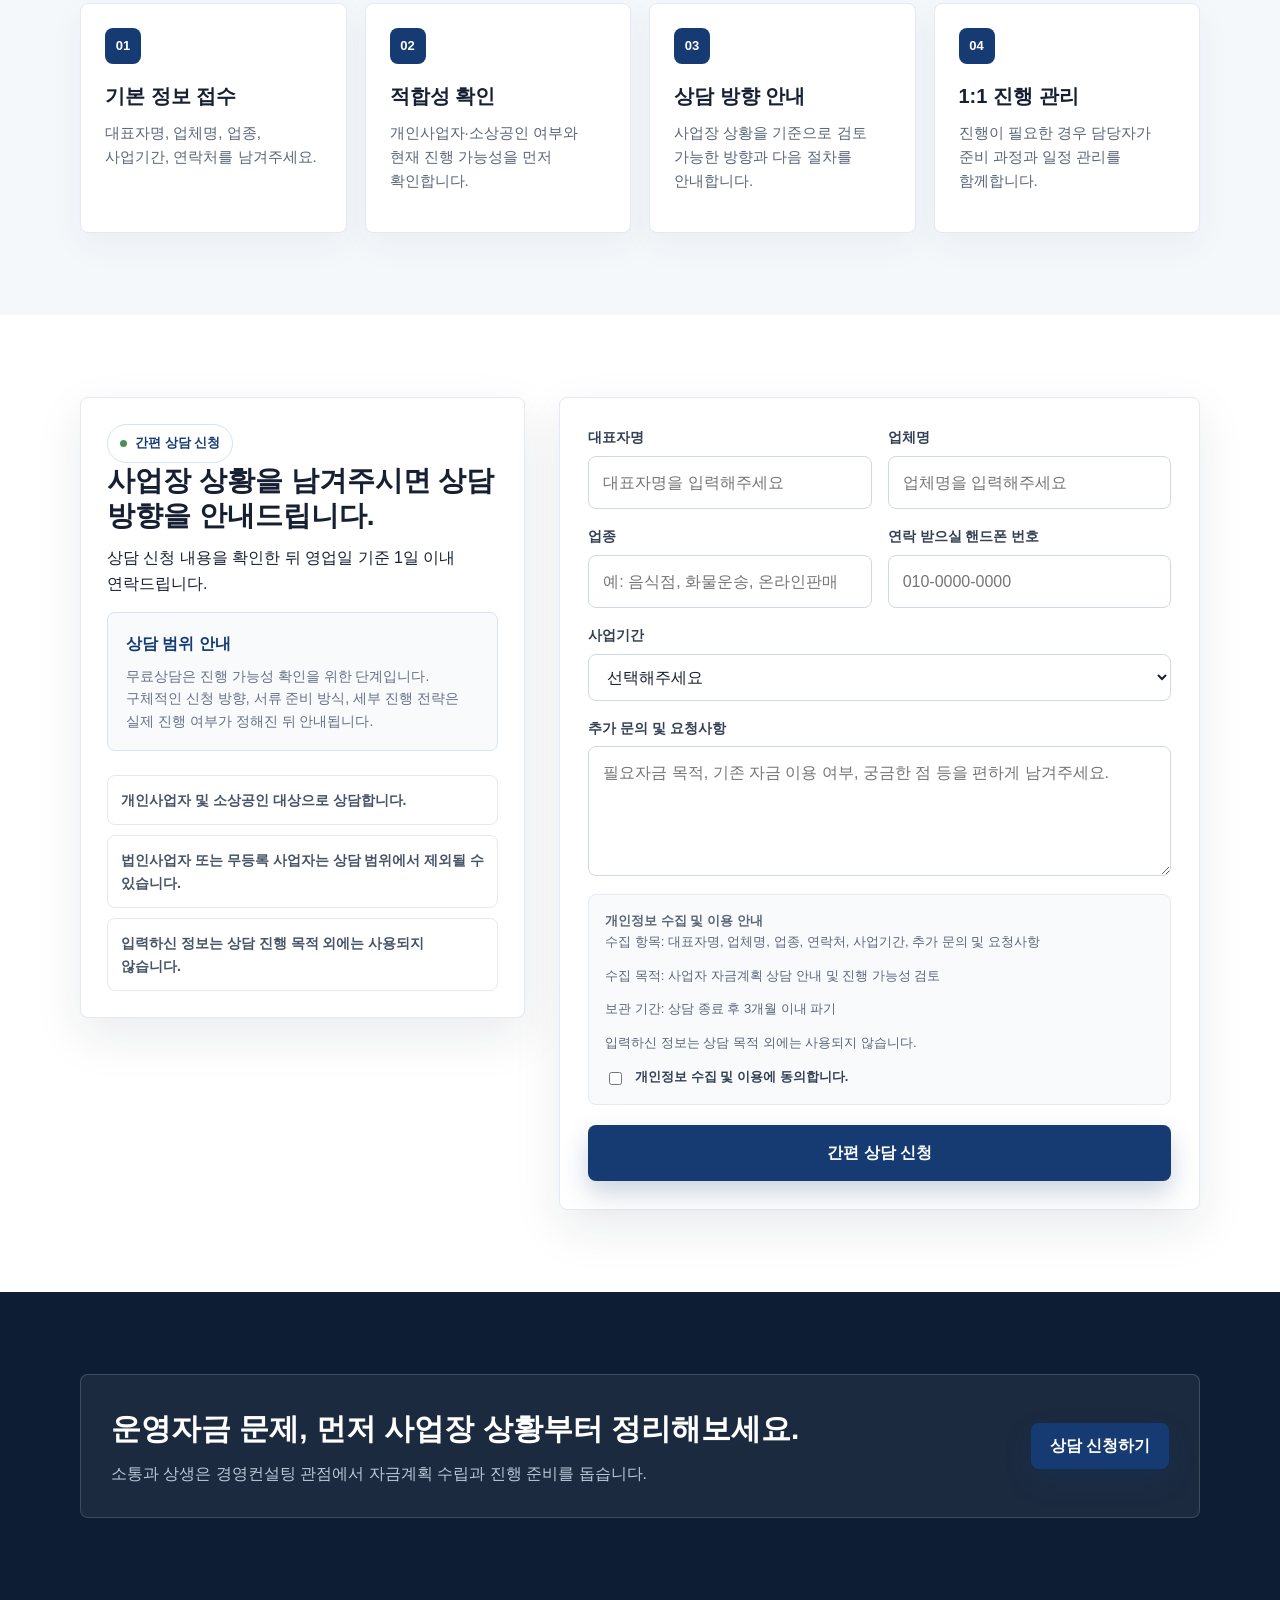
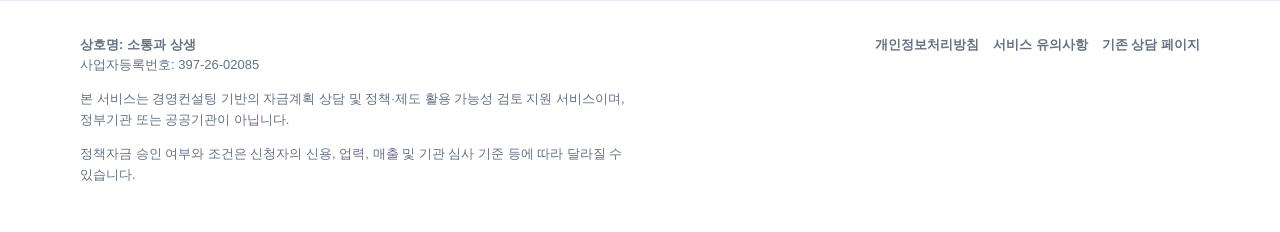
==== commit 71d1cf2c: "Fix company intro anchor links" ====
--- a/policy-funding-v2/index.html
+++ b/policy-funding-v2/index.html
@@ -37,7 +37,7 @@
           <a href="#consult">상담 신청</a>
         </nav>
         <div class="header-actions">
-          <a class="btn btn-secondary" href="../">회사 소개</a>
+          <a class="btn btn-secondary" href="../policy-funding/#strength">회사 소개</a>
           <a class="btn btn-primary" href="#consult">간편 상담 신청</a>
         </div>
       </div>
--- a/assets/styles.css
+++ b/assets/styles.css
@@ -21,6 +21,10 @@
   scroll-behavior: smooth;
 }
 
+section[id] {
+  scroll-margin-top: 88px;
+}
+
 body {
   margin: 0;
   color: var(--ink);
@@ -302,6 +306,12 @@
   gap: 14px;
 }
 
+.visual-panel .hero-note {
+  margin: 32px 0 0;
+  font-size: 13px;
+  line-height: 1.55;
+}
+
 .mini-row {
   display: grid;
   grid-template-columns: 112px 1fr;
@@ -313,9 +323,19 @@
 }
 
 .mini-label {
-  color: var(--muted);
+  display: inline-flex;
+  align-items: center;
+  justify-content: center;
+  width: fit-content;
+  min-width: 56px;
+  min-height: 30px;
+  border: 1px solid #d7e8ff;
+  border-radius: 7px;
+  background: #edf6ff;
+  color: var(--navy);
+  padding: 5px 10px;
   font-size: 13px;
-  font-weight: 800;
+  font-weight: 900;
 }
 
 .diagnostic-hero {
@@ -716,28 +736,6 @@
   min-height: 56px;
 }
 
-.faq {
-  display: grid;
-  gap: 12px;
-}
-
-.faq details {
-  border: 1px solid var(--line);
-  border-radius: var(--radius);
-  background: var(--white);
-  padding: 18px 20px;
-}
-
-.faq summary {
-  cursor: pointer;
-  font-weight: 900;
-}
-
-.faq p {
-  margin: 12px 0 0;
-  color: var(--muted);
-}
-
 .cta-band {
   display: flex;
   align-items: center;
@@ -964,6 +962,10 @@
     bottom: 14px;
     left: 14px;
     z-index: 25;
+    display: none;
+  }
+
+  .floating-cta.is-visible {
     display: block;
   }
 
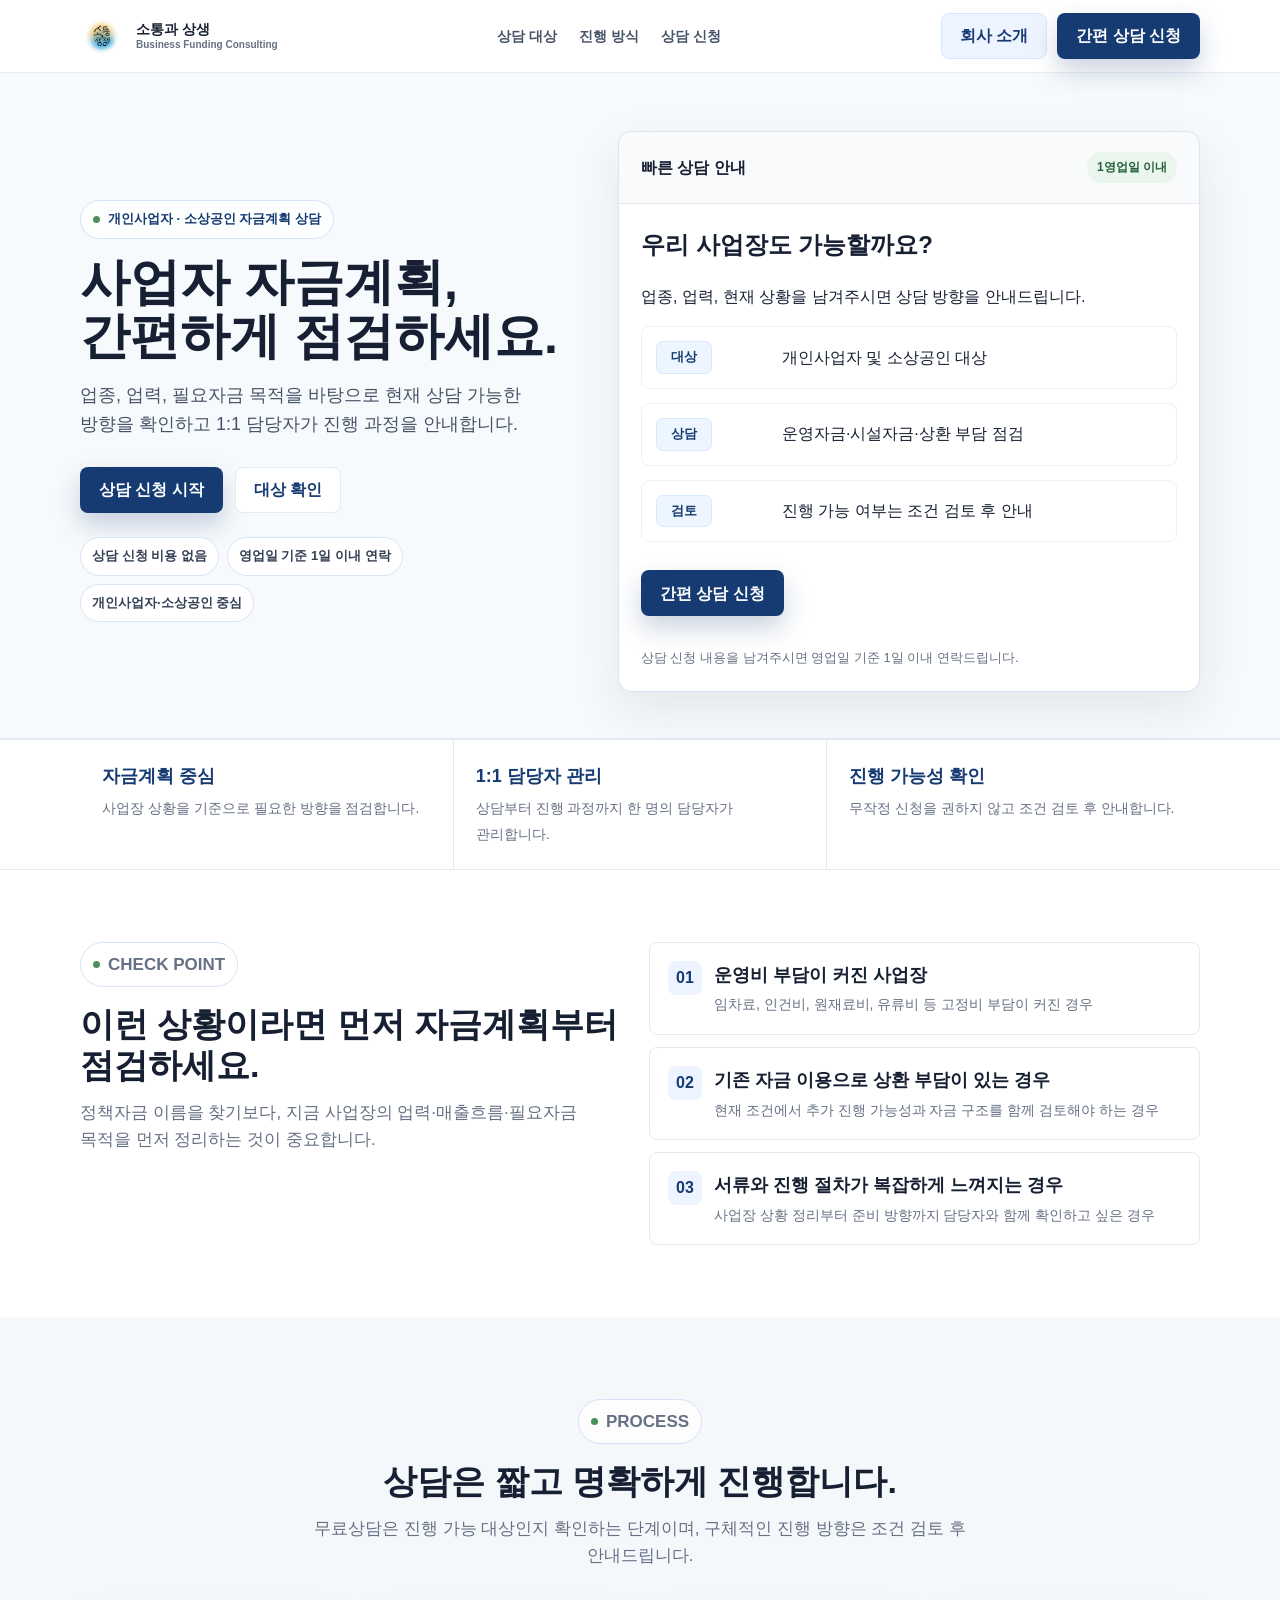
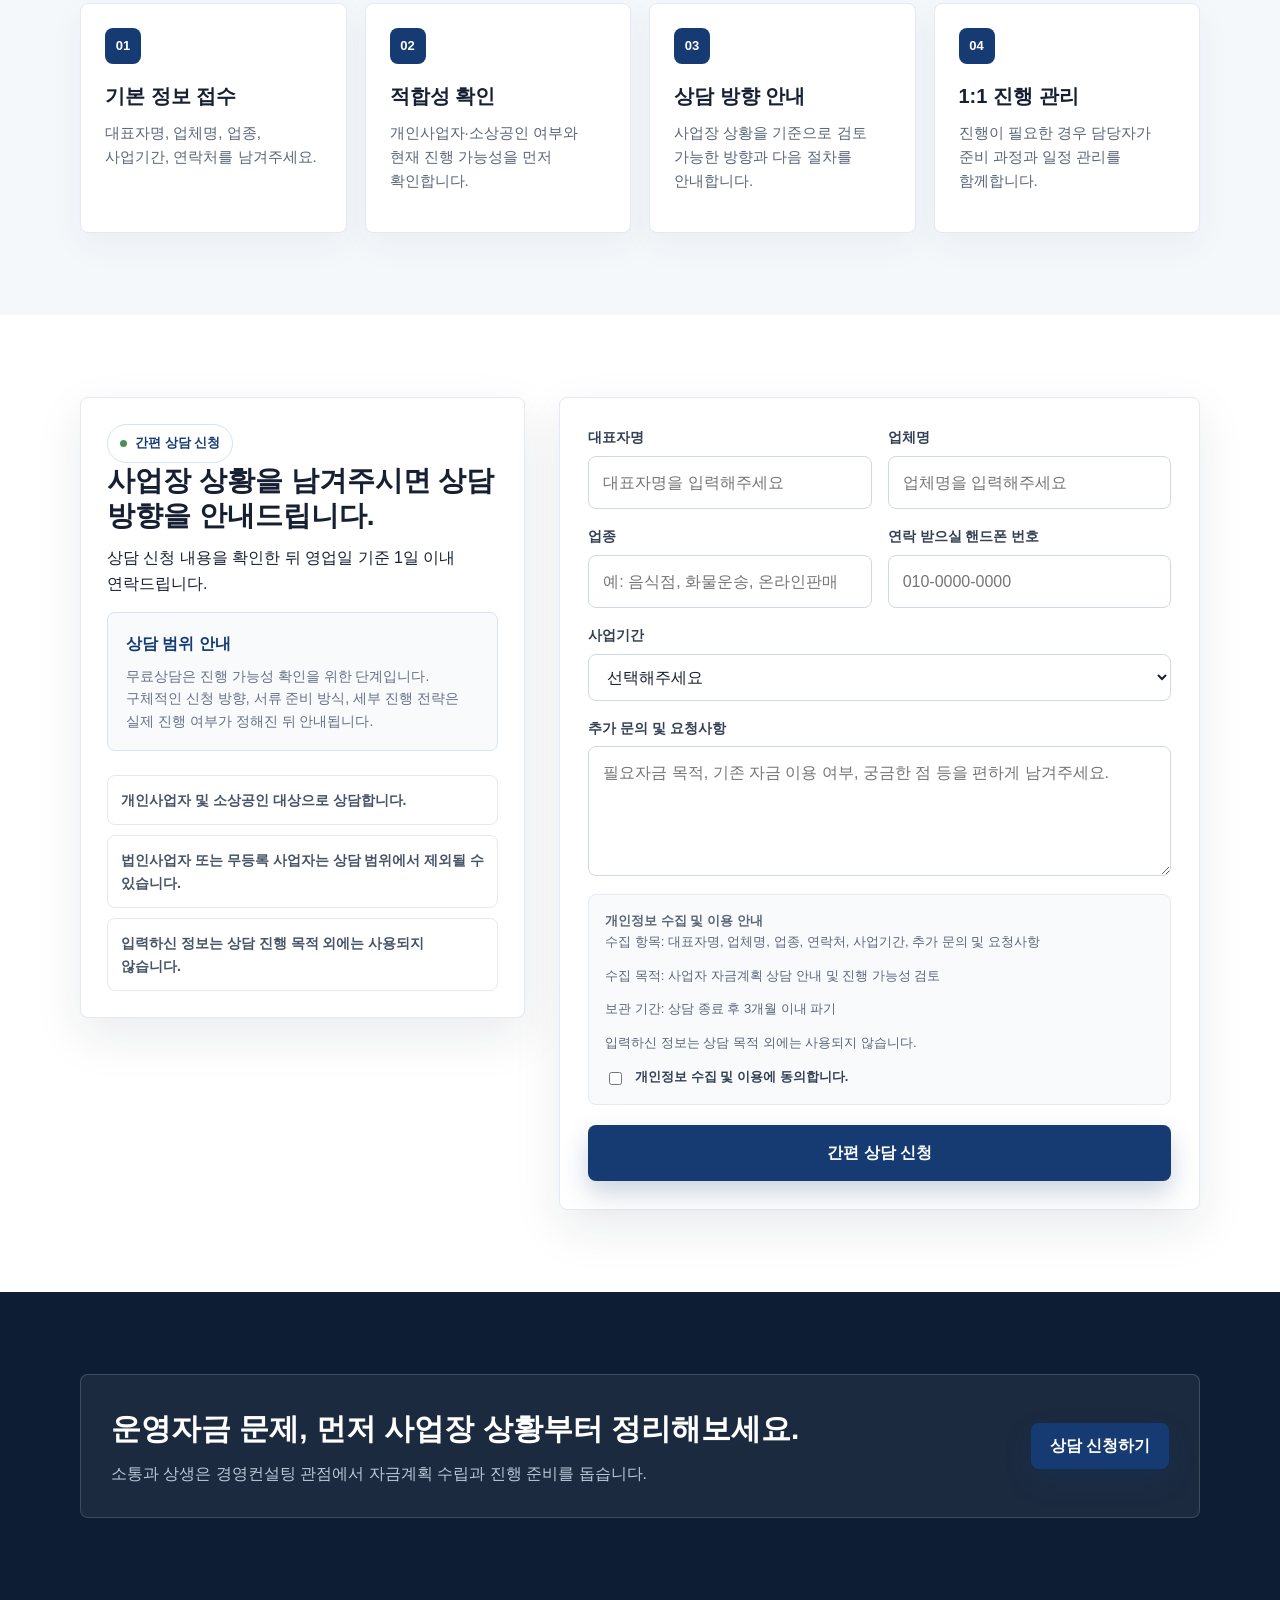
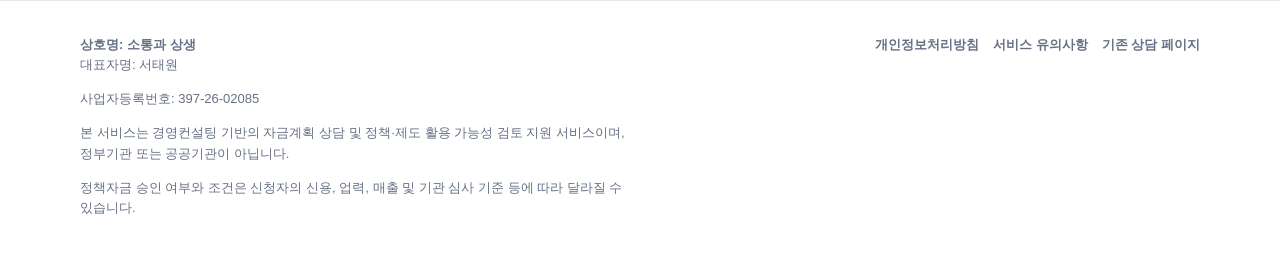
==== commit b5165d4e: "Add representative name to site footer" ====
--- a/policy-funding-v2/index.html
+++ b/policy-funding-v2/index.html
@@ -17,14 +17,14 @@
     <link rel="stylesheet" href="../assets/styles.css">
     <script defer src="../assets/site.js"></script>
   </head>
-  <body data-variant="general" data-source="v2-diagnostic">
+  <body id="top" data-variant="general" data-source="v2-diagnostic">
     <!-- Google Tag Manager (noscript) -->
     <noscript><iframe src="https://www.googletagmanager.com/ns.html?id=GTM-PVXSDRXH"
     height="0" width="0" style="display:none;visibility:hidden"></iframe></noscript>
     <!-- End Google Tag Manager (noscript) -->
     <header class="site-header">
       <div class="header-inner">
-        <a class="brand" href="../">
+        <a class="brand" href="#top">
           <img class="brand-mark" src="../assets/logo.png" alt="소통과 상생 로고">
           <span class="brand-text">
             <strong>소통과 상생</strong>
@@ -185,6 +185,7 @@
         <div class="footer-grid">
           <div>
             <strong>상호명: 소통과 상생</strong>
+            <p>대표자명: 서태원</p>
             <p>사업자등록번호: 397-26-02085</p>
             <p>본 서비스는 경영컨설팅 기반의 자금계획 상담 및 정책·제도 활용 가능성 검토 지원 서비스이며, 정부기관 또는 공공기관이 아닙니다.</p>
             <p>정책자금 승인 여부와 조건은 신청자의 신용, 업력, 매출 및 기관 심사 기준 등에 따라 달라질 수 있습니다.</p>
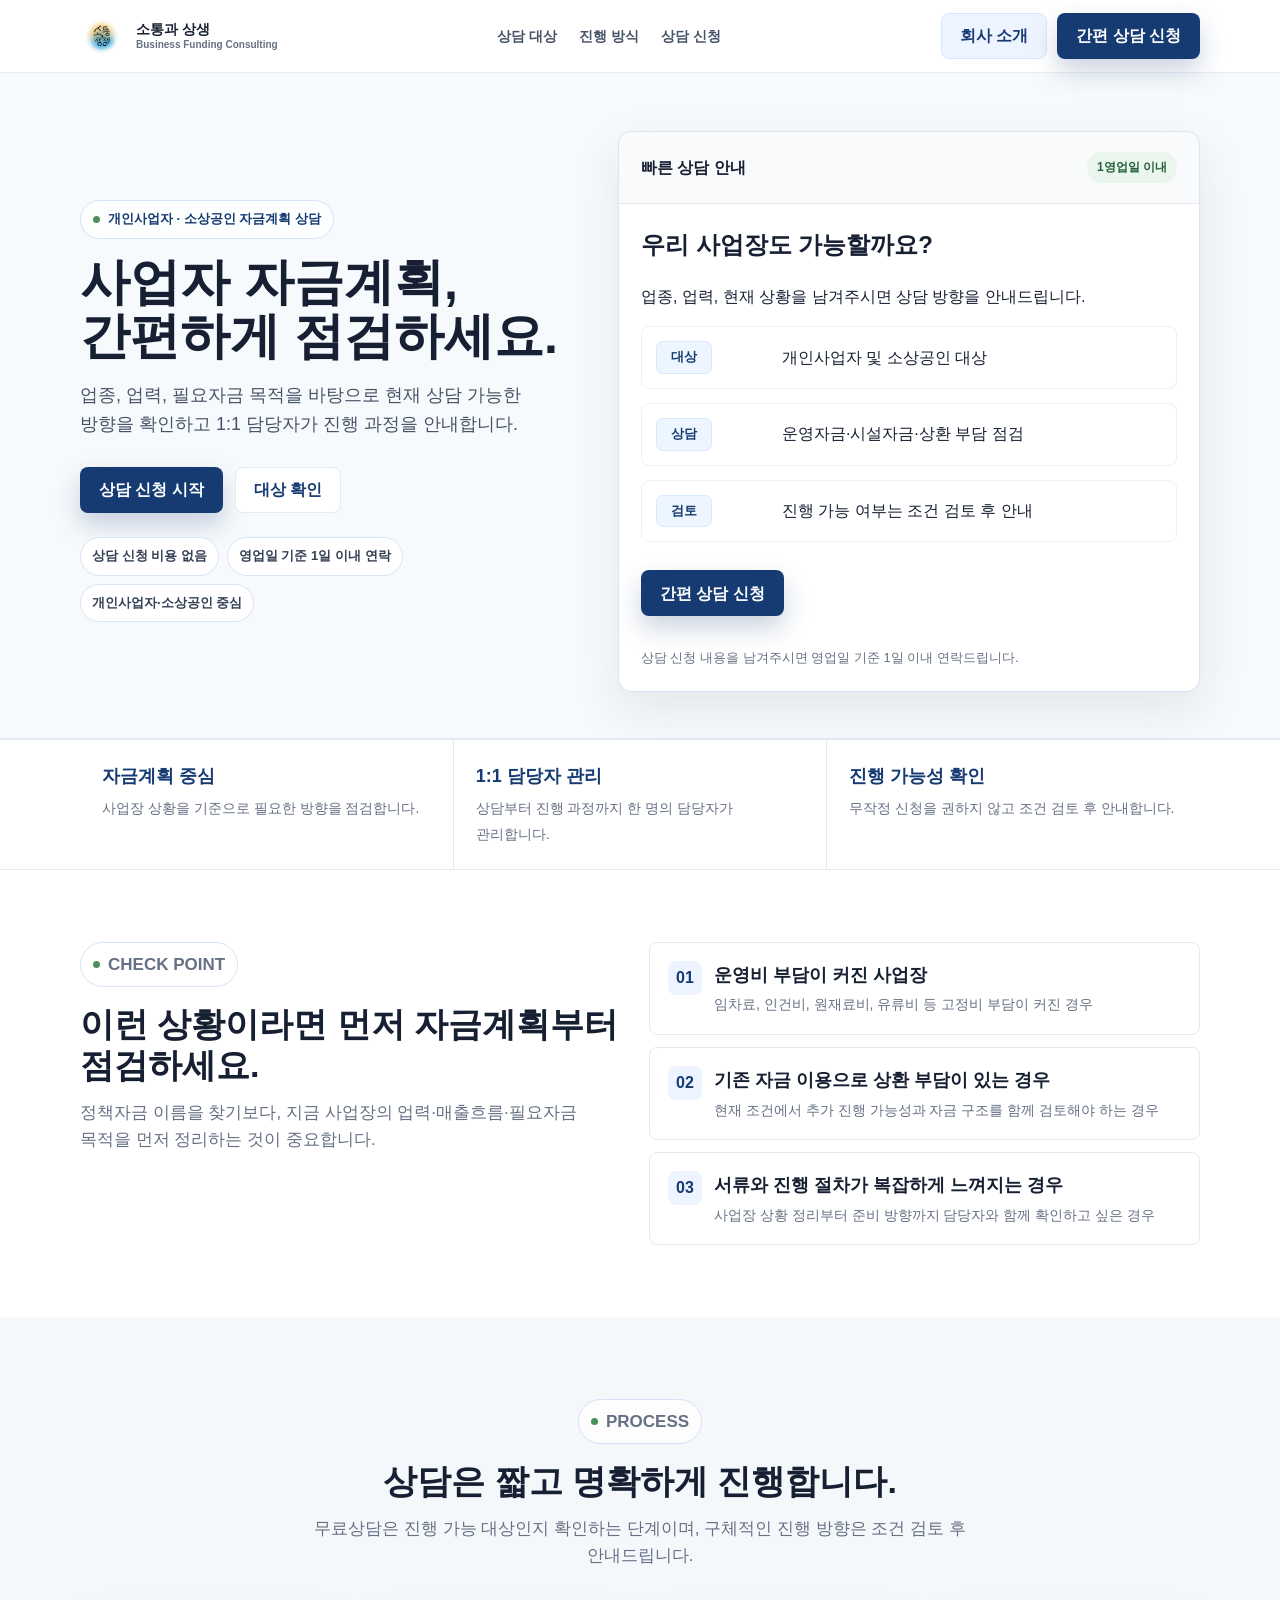
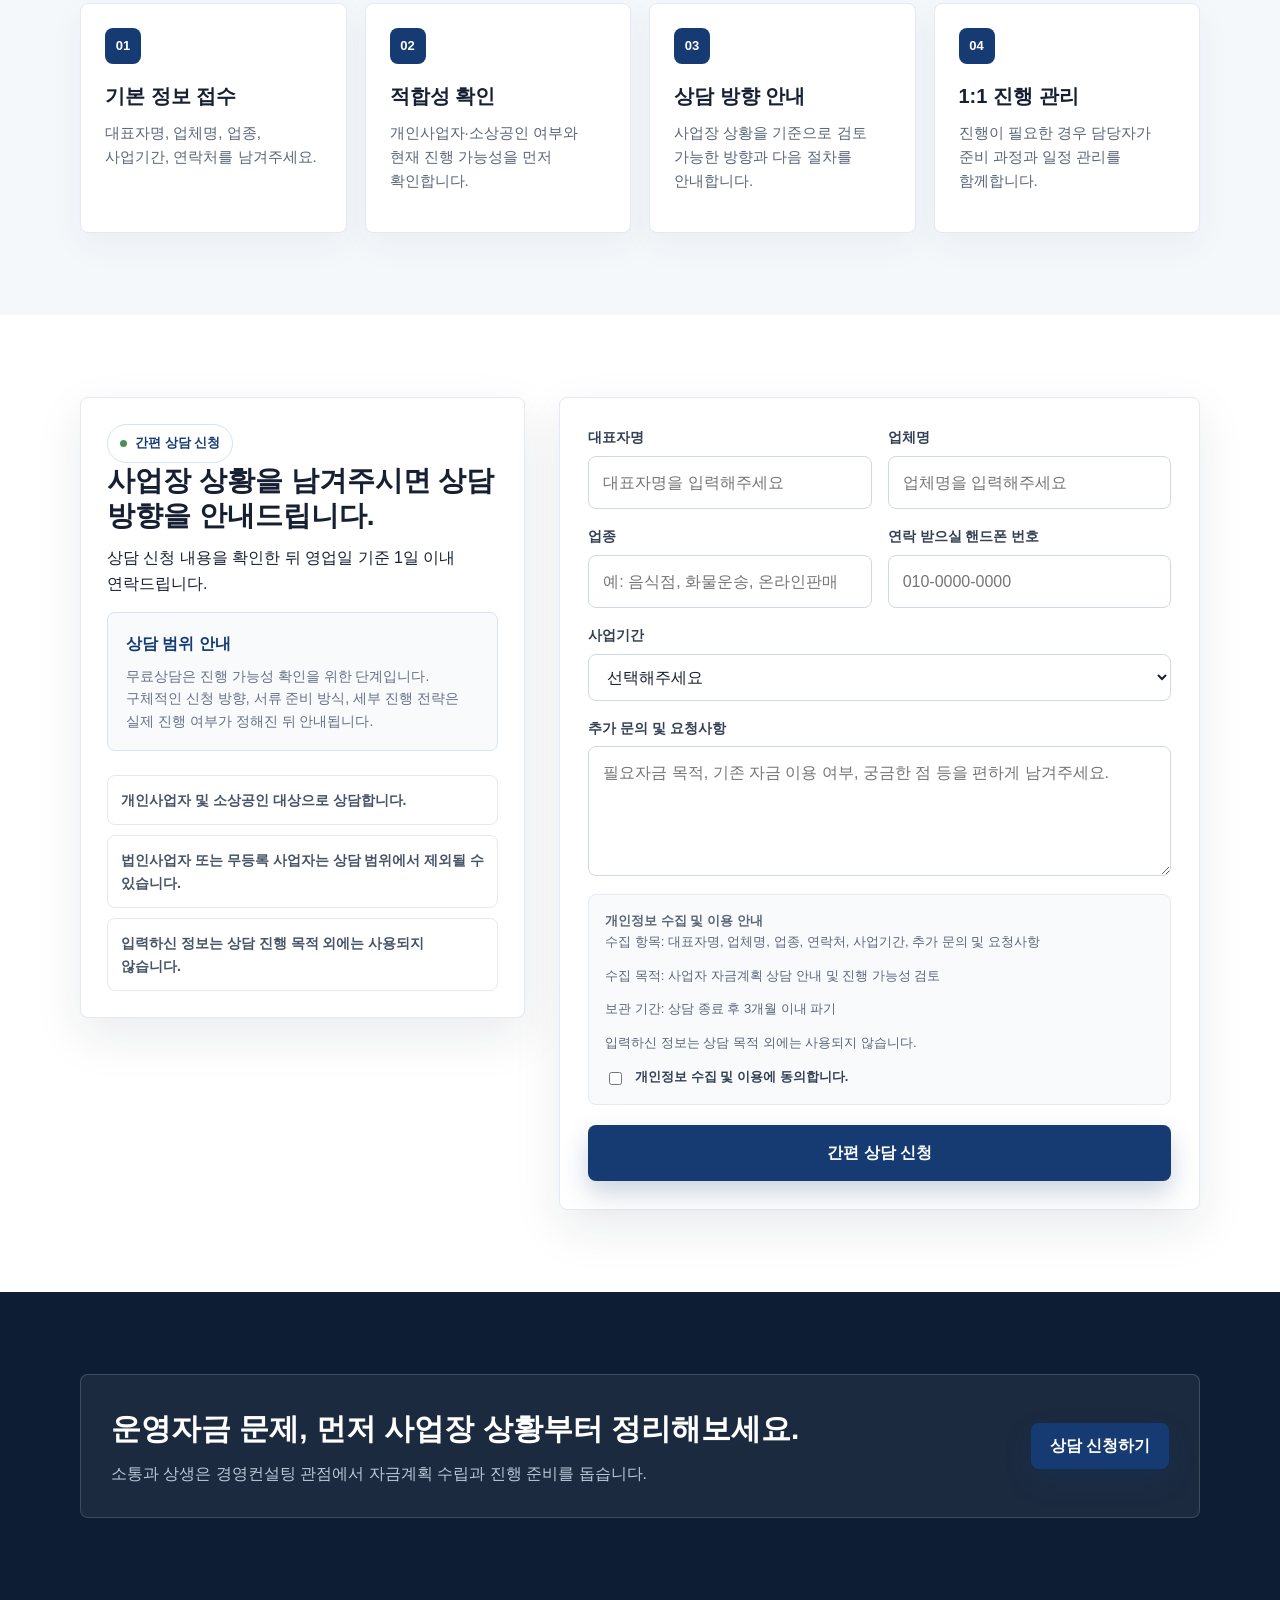
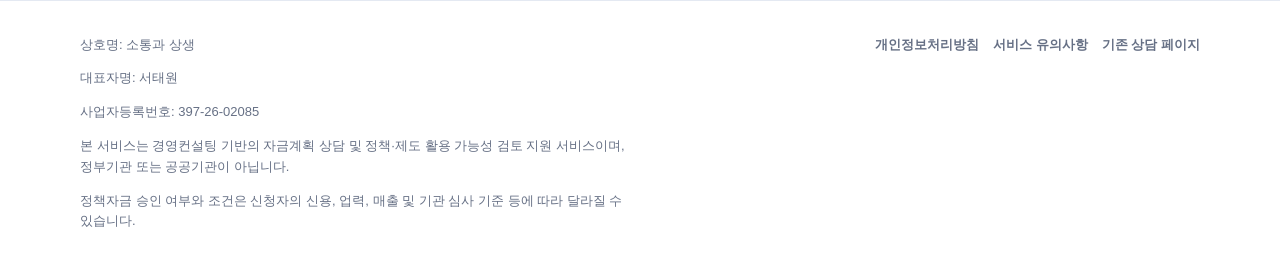
==== commit bd471b3f: "Normalize footer business info typography" ====
--- a/policy-funding-v2/index.html
+++ b/policy-funding-v2/index.html
@@ -184,7 +184,7 @@
       <div class="footer-inner">
         <div class="footer-grid">
           <div>
-            <strong>상호명: 소통과 상생</strong>
+            <p>상호명: 소통과 상생</p>
             <p>대표자명: 서태원</p>
             <p>사업자등록번호: 397-26-02085</p>
             <p>본 서비스는 경영컨설팅 기반의 자금계획 상담 및 정책·제도 활용 가능성 검토 지원 서비스이며, 정부기관 또는 공공기관이 아닙니다.</p>
